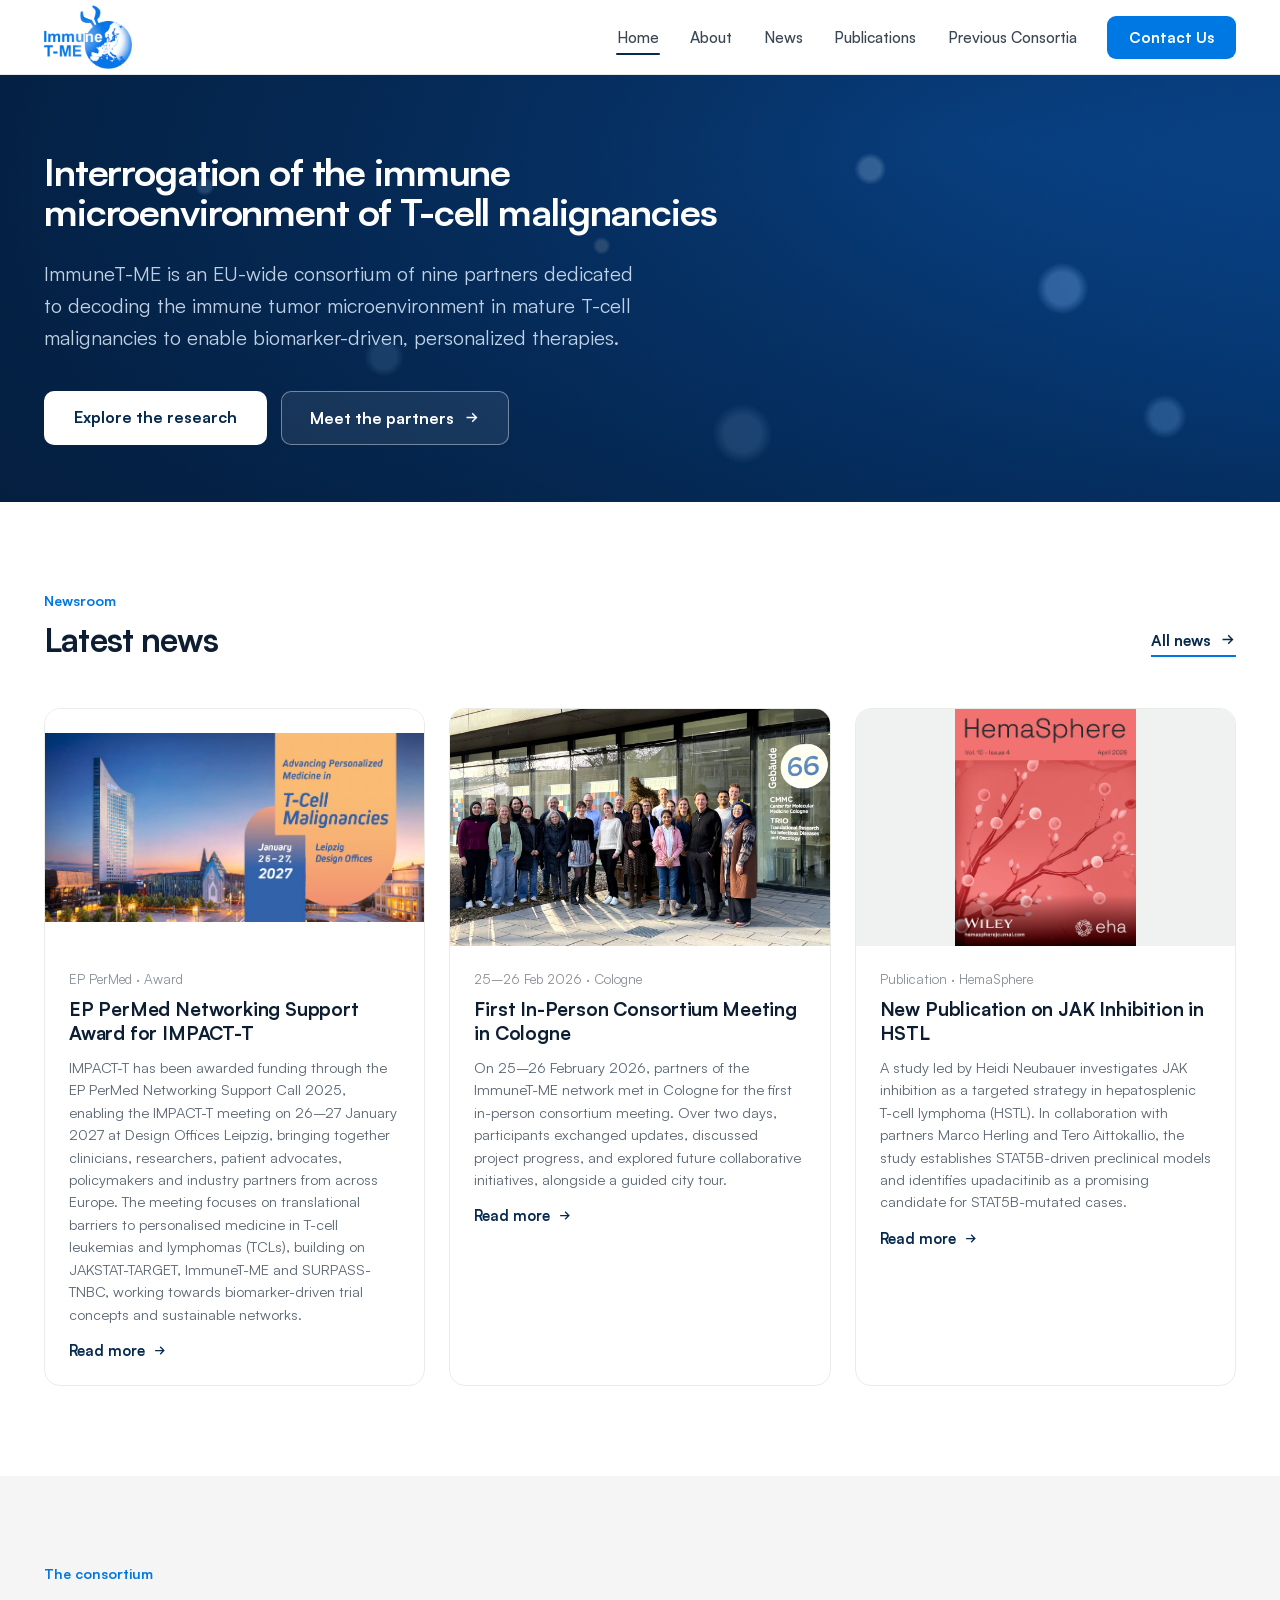
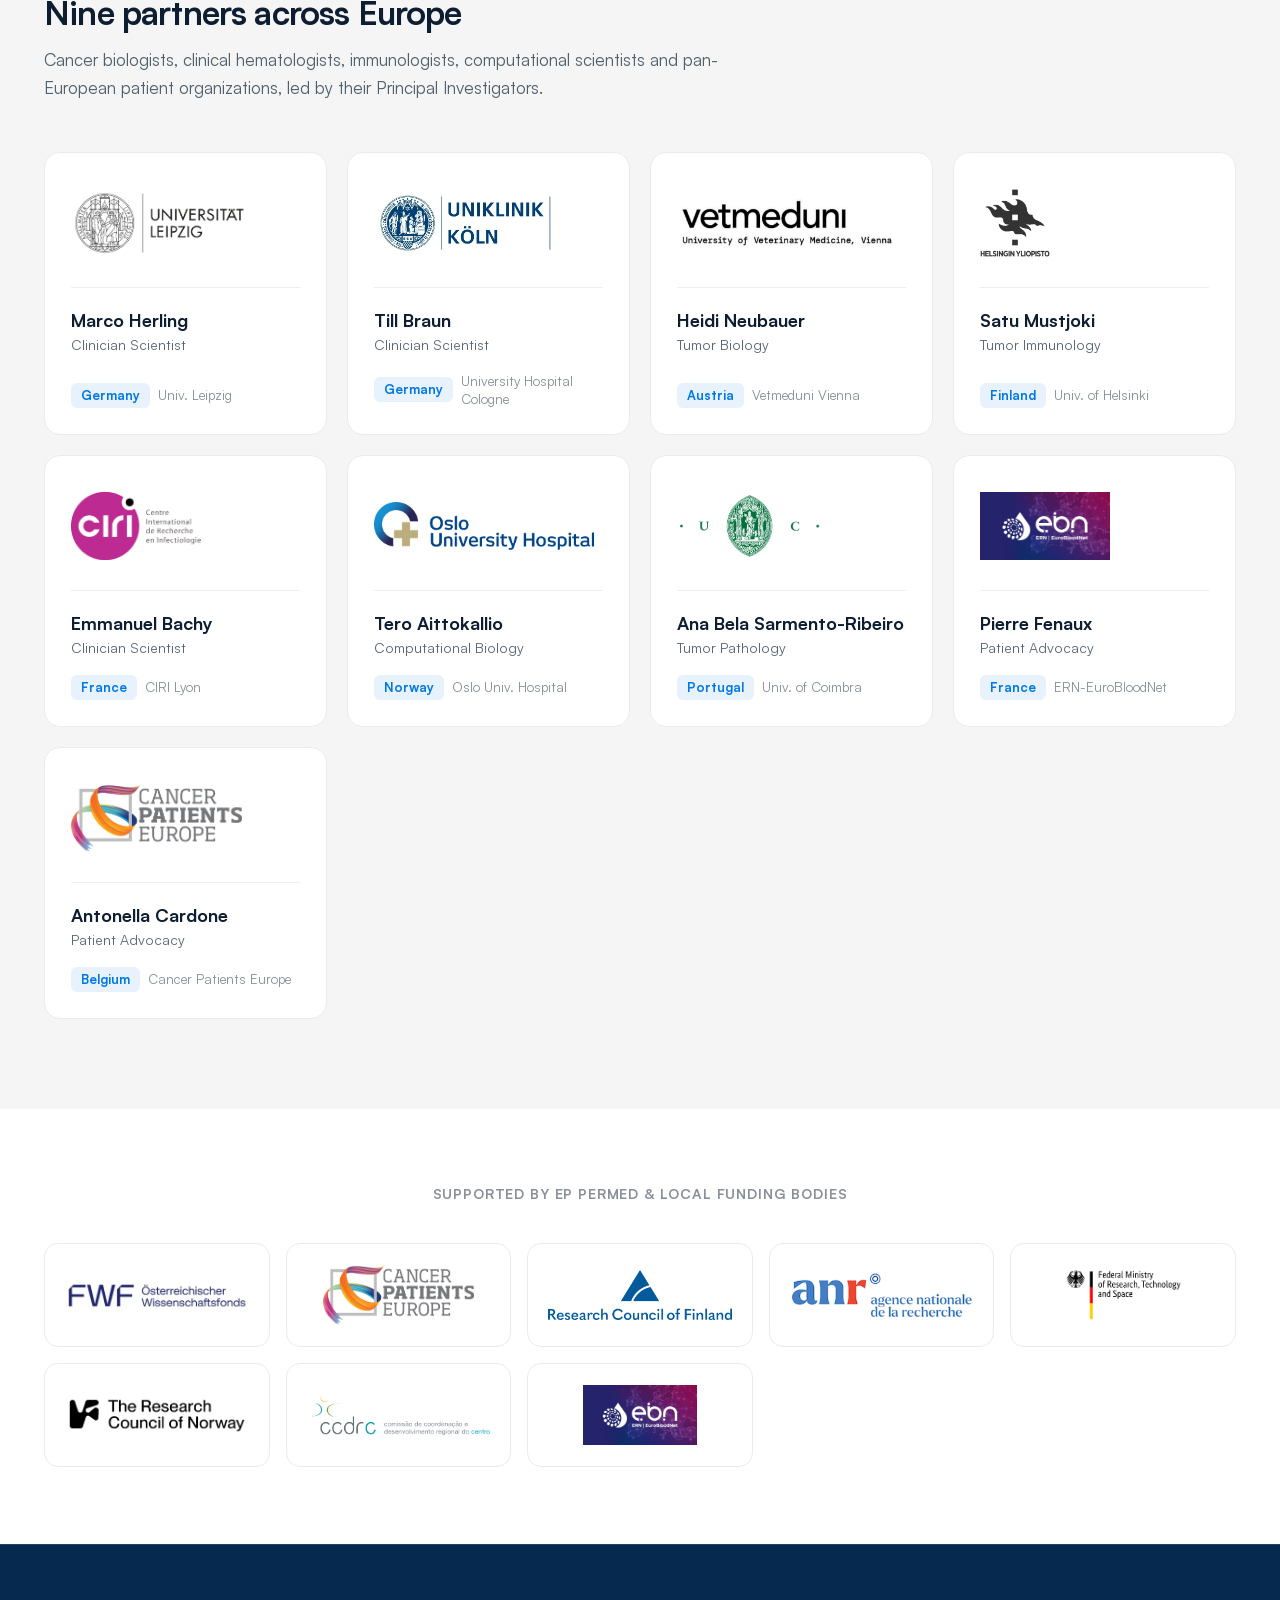
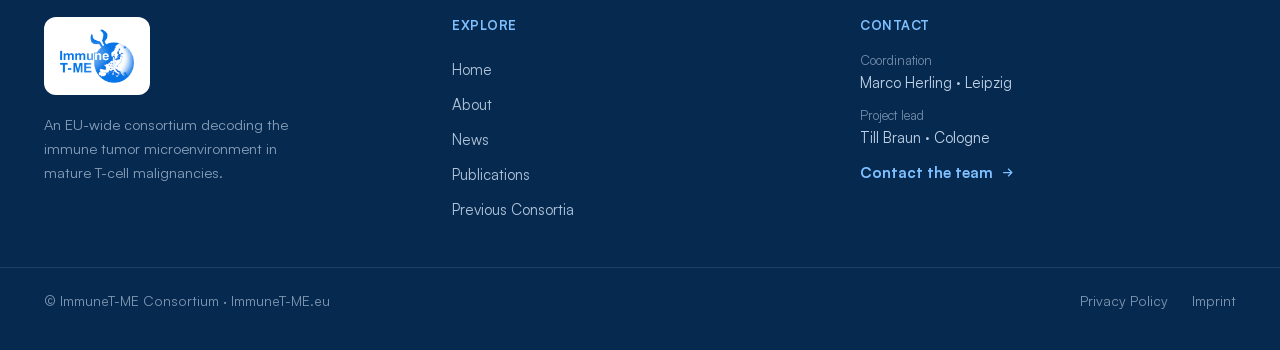
==== index.html @ 0d3bd82d "Self-host Satoshi font instead of loading from Fontshare's CDN Removes the api.fontshare.com depende" ====
<!DOCTYPE html>
<html lang="en">
<head>
  <meta charset="utf-8">
  <meta name="viewport" content="width=device-width, initial-scale=1">
  <title>ImmuneT-ME — Interrogation of the Immune Microenvironment of T-Cell Malignancies</title>
  <meta name="description" content="ImmuneT-ME is an EU-wide consortium of nine partners decoding the immune tumor microenvironment in mature T-cell malignancies to enable biomarker-driven, personalized therapies.">
  <link rel="canonical" href="https://immunet-me.eu/">

  <link rel="icon" href="/favicon.ico" sizes="any">
  <link rel="icon" type="image/png" sizes="16x16" href="/assets/icons/favicon-16x16.png">
  <link rel="icon" type="image/png" sizes="32x32" href="/assets/icons/favicon-32x32.png">
  <link rel="icon" type="image/png" sizes="48x48" href="/assets/icons/favicon-48x48.png">
  <link rel="apple-touch-icon" sizes="180x180" href="/assets/icons/apple-touch-icon.png">
  <link rel="manifest" href="/site.webmanifest">
  <meta name="theme-color" content="#06294F">

  <meta property="og:type" content="website">
  <meta property="og:site_name" content="ImmuneT-ME">
  <meta property="og:title" content="ImmuneT-ME — Interrogation of the Immune Microenvironment of T-Cell Malignancies">
  <meta property="og:description" content="ImmuneT-ME is an EU-wide consortium of nine partners decoding the immune tumor microenvironment in mature T-cell malignancies to enable biomarker-driven, personalized therapies.">
  <meta property="og:url" content="https://immunet-me.eu/">
  <meta property="og:image" content="https://immunet-me.eu/assets/brand/social-share.jpg">
  <meta name="twitter:card" content="summary_large_image">
  <meta name="twitter:title" content="ImmuneT-ME — Interrogation of the Immune Microenvironment of T-Cell Malignancies">
  <meta name="twitter:description" content="ImmuneT-ME is an EU-wide consortium of nine partners decoding the immune tumor microenvironment in mature T-cell malignancies to enable biomarker-driven, personalized therapies.">
  <meta name="twitter:image" content="https://immunet-me.eu/assets/brand/social-share.jpg">
  <link rel="stylesheet" href="assets/fonts/fonts.css">
  <link rel="stylesheet" href="style.css">
  <style>
    .arrowcard:hover .arrowbtn { background: #06294F !important; }
    .arrowcard:hover .arrowbtn svg { stroke: #7FC0FF !important; }
  </style>
</head>
<body>

<!-- ═══ NAV ═══ -->
<header class="nav">
  <div class="nav-inner">
    <a href="index.html" class="nav-logo"><img src="assets/brand/logo.png" alt="ImmuneT-ME"></a>
    <nav class="nav-links">
      <a href="index.html" class="active">Home</a>
      <a href="about.html">About</a>
      <a href="news.html">News</a>
      <a href="publications.html">Publications</a>
      <a href="previous-consortia.html">Previous Consortia</a>
      <a href="contact.html" class="nav-cta">Contact Us</a>
    </nav>
    <button class="nav-burger" id="burger" aria-label="Toggle menu" aria-expanded="false">
      <svg width="20" height="20" viewBox="0 0 24 24" fill="none" stroke="currentColor" stroke-width="2"><path d="M4 7h16M4 12h16M4 17h16"/></svg>
    </button>
  </div>
  <div class="nav-mobile" id="mobile-menu">
    <a href="index.html">Home</a>
    <a href="about.html">About</a>
    <a href="news.html">News</a>
    <a href="publications.html">Publications</a>
    <a href="previous-consortia.html">Previous Consortia</a>
    <a href="contact.html" class="nav-cta">Contact Us</a>
  </div>
</header>

<!-- ═══ HERO ═══ -->
<section style="position:relative; width:100%; overflow:hidden; background:radial-gradient(125% 120% at 76% 16%, #0A4FA0 0%, #063A78 52%, #04244C 100%);">
  <div style="position:absolute; inset:0; animation:drift 11s ease-in-out infinite alternate; background:
      radial-gradient(circle at 16% 26%, rgba(127,192,255,.8) 0 6px, transparent 10px),
      radial-gradient(circle at 30% 66%, rgba(127,192,255,.42) 0 12px, transparent 20px),
      radial-gradient(circle at 68% 22%, rgba(150,200,255,.5) 0 10px, transparent 16px),
      radial-gradient(circle at 83% 50%, rgba(120,180,255,.5) 0 16px, transparent 26px),
      radial-gradient(circle at 91% 80%, rgba(127,192,255,.32) 0 13px, transparent 22px),
      radial-gradient(circle at 58% 84%, rgba(150,200,255,.28) 0 18px, transparent 30px),
      radial-gradient(circle at 47% 40%, rgba(255,255,255,.3) 0 5px, transparent 9px);"></div>
  <div style="position:absolute; inset:0; background:linear-gradient(105deg, rgba(4,28,58,.8) 0%, rgba(4,28,58,.52) 46%, rgba(4,28,58,.12) 100%);"></div>
  <div style="position:relative; max-width:1280px; margin:0 auto; padding:clamp(48px,6vw,84px) clamp(20px,4vw,44px) clamp(40px,4.5vw,60px);">
    <div style="max-width:760px;">
      <h1 style="font-weight:700; font-size:clamp(25px,3vw,38px); line-height:1.05; letter-spacing:-.03em; color:#fff; margin:0; text-wrap:balance;">Interrogation of the immune microenvironment of T-cell malignancies</h1>
      <p style="font-size:clamp(16px,1.7vw,20px); line-height:1.62; color:rgba(224,238,255,.85); margin:26px 0 0; max-width:600px;">ImmuneT-ME is an EU-wide consortium of nine partners dedicated to decoding the immune tumor microenvironment in mature T-cell malignancies to enable biomarker-driven, personalized therapies.</p>
      <div style="display:flex; flex-wrap:wrap; gap:14px; margin-top:36px;">
        <a href="about.html" class="hero-btn-primary">Explore the research</a>
        <a href="#partners" class="hero-btn-ghost">Meet the partners
          <svg width="17" height="17" viewBox="0 0 24 24" fill="none" stroke="currentColor" stroke-width="2"><path d="M5 12h14M13 6l6 6-6 6"/></svg>
        </a>
      </div>
    </div>
  </div>
</section>

<!-- ═══ NEWS ═══ -->
<section style="background:#fff;">
  <div style="max-width:1280px; margin:0 auto; padding:clamp(56px,7vw,96px) clamp(20px,4vw,44px);">
    <div style="display:flex; flex-wrap:wrap; align-items:flex-end; justify-content:space-between; gap:18px;">
      <div>
        <div style="font-size:14px; font-weight:600; color:#0078E4;">Newsroom</div>
        <h2 style="font-weight:700; font-size:clamp(23px,2.6vw,34px); letter-spacing:-.025em; line-height:1.05; margin:12px 0 0;">Latest news</h2>
      </div>
      <a href="news.html" class="all-news-link">All news
        <svg width="17" height="17" viewBox="0 0 24 24" fill="none" stroke="currentColor" stroke-width="2"><path d="M5 12h14M13 6l6 6-6 6"/></svg>
      </a>
    </div>
    <div style="display:grid; grid-template-columns:repeat(auto-fit,minmax(290px,1fr)); gap:24px; margin-top:clamp(36px,4vw,56px);">

      <a href="news.html" class="ncard" style="display:block; text-decoration:none; border-radius:16px; overflow:hidden; border:1px solid #EAECEA; background:#fff;">
        <div style="position:relative; aspect-ratio:16/10; overflow:hidden; background:#fff;">
          <img src="assets/news/impact-t-logo.jpg" alt="IMPACT-T meeting logo" style="width:100%; height:100%; object-fit:contain; display:block;">
        </div>
        <div style="padding:24px;">
          <div style="font-size:13.5px; color:#8A9099;">EP PerMed · Award</div>
          <h3 style="font-weight:700; font-size:19px; line-height:1.25; letter-spacing:-.01em; color:#0E1E32; margin:10px 0 0;">EP PerMed Networking Support Award for IMPACT-T</h3>
          <p style="font-size:14.5px; line-height:1.55; color:#5A6672; margin:10px 0 0;">IMPACT-T has been awarded funding through the EP PerMed Networking Support Call 2025, enabling the IMPACT-T meeting on 26–27 January 2027 at Design Offices Leipzig, bringing together clinicians, researchers, patient advocates, policymakers and industry partners from across Europe. The meeting focuses on translational barriers to personalised medicine in T-cell leukemias and lymphomas (TCLs), building on JAKSTAT-TARGET, ImmuneT-ME and SURPASS-TNBC, working towards biomarker-driven trial concepts and sustainable networks.</p>
          <span style="display:inline-flex; align-items:center; gap:7px; color:#06294F; font-weight:600; font-size:14.5px; margin-top:16px; white-space:nowrap;">Read more <svg width="15" height="15" viewBox="0 0 24 24" fill="none" stroke="currentColor" stroke-width="2"><path d="M5 12h14M13 6l6 6-6 6"/></svg></span>
        </div>
      </a>

      <a href="news.html" class="ncard" style="display:block; text-decoration:none; border-radius:16px; overflow:hidden; border:1px solid #EAECEA; background:#fff;">
        <div style="aspect-ratio:16/10; overflow:hidden;">
          <img class="ncimg" src="assets/news/cologne-meeting.jpg" alt="Consortium meeting in Cologne" style="width:100%; height:100%; object-fit:cover; transition:transform .4s;">
        </div>
        <div style="padding:24px;">
          <div style="font-size:13.5px; color:#8A9099;">25–26 Feb 2026 · Cologne</div>
          <h3 style="font-weight:700; font-size:19px; line-height:1.25; letter-spacing:-.01em; color:#0E1E32; margin:10px 0 0;">First In-Person Consortium Meeting in Cologne</h3>
          <p style="font-size:14.5px; line-height:1.55; color:#5A6672; margin:10px 0 0;">On 25–26 February 2026, partners of the ImmuneT-ME network met in Cologne for the first in-person consortium meeting. Over two days, participants exchanged updates, discussed project progress, and explored future collaborative initiatives, alongside a guided city tour.</p>
          <span style="display:inline-flex; align-items:center; gap:7px; color:#06294F; font-weight:600; font-size:14.5px; margin-top:16px; white-space:nowrap;">Read more <svg width="15" height="15" viewBox="0 0 24 24" fill="none" stroke="currentColor" stroke-width="2"><path d="M5 12h14M13 6l6 6-6 6"/></svg></span>
        </div>
      </a>

      <a href="news.html" class="ncard" style="display:block; text-decoration:none; border-radius:16px; overflow:hidden; border:1px solid #EAECEA; background:#fff;">
        <div style="aspect-ratio:16/10; overflow:hidden; background:#F0F2F1; display:flex; align-items:center; justify-content:center;">
          <img class="ncimg" src="assets/news/hemasphere-cover.jpg" alt="HemaSphere cover" style="height:100%; width:auto; object-fit:cover; transition:transform .4s;">
        </div>
        <div style="padding:24px;">
          <div style="font-size:13.5px; color:#8A9099;">Publication · HemaSphere</div>
          <h3 style="font-weight:700; font-size:19px; line-height:1.25; letter-spacing:-.01em; color:#0E1E32; margin:10px 0 0;">New Publication on JAK Inhibition in HSTL</h3>
          <p style="font-size:14.5px; line-height:1.55; color:#5A6672; margin:10px 0 0;">A study led by Heidi Neubauer investigates JAK inhibition as a targeted strategy in hepatosplenic T-cell lymphoma (HSTL). In collaboration with partners Marco Herling and Tero Aittokallio, the study establishes STAT5B-driven preclinical models and identifies upadacitinib as a promising candidate for STAT5B-mutated cases.</p>
          <span style="display:inline-flex; align-items:center; gap:7px; color:#06294F; font-weight:600; font-size:14.5px; margin-top:16px; white-space:nowrap;">Read more <svg width="15" height="15" viewBox="0 0 24 24" fill="none" stroke="currentColor" stroke-width="2"><path d="M5 12h14M13 6l6 6-6 6"/></svg></span>
        </div>
      </a>

    </div>
  </div>
</section>

<!-- ═══ PARTNERS ═══ -->
<section id="partners" style="background:#F4F5F4; scroll-margin-top:80px;">
  <div style="max-width:1280px; margin:0 auto; padding:clamp(56px,7vw,96px) clamp(20px,4vw,44px);">
    <div style="max-width:680px;">
      <div style="font-size:14px; font-weight:600; color:#0078E4;">The consortium</div>
      <h2 style="font-weight:700; font-size:clamp(23px,2.6vw,34px); letter-spacing:-.025em; line-height:1.05; margin:12px 0 0;">Nine partners across Europe</h2>
      <p style="font-size:clamp(15px,1.5vw,17px); line-height:1.6; color:#52606E; margin:16px 0 0;">Cancer biologists, clinical hematologists, immunologists, computational scientists and pan-European patient organizations, led by their Principal Investigators.</p>
    </div>
    <div style="display:grid; grid-template-columns:repeat(auto-fill,minmax(280px,1fr)); gap:20px; margin-top:clamp(36px,4vw,56px);">

      <!-- 1 -->
      <div class="pcard" style="background:#fff; border:1px solid #EAECEA; border-radius:16px; padding:26px; display:flex; flex-direction:column;">
        <div style="height:88px; display:flex; align-items:center;"><img src="assets/funders/image1.png" alt="Universität Leipzig" style="max-height:68px; max-width:220px; object-fit:contain;"></div>
        <div style="height:1px; background:#EEF0EF; margin:20px 0;"></div>
        <div style="font-weight:700; font-size:18px; color:#0E1E32;">Marco Herling</div>
        <div style="font-size:14px; color:#5A6672; margin-top:4px;">Clinician Scientist</div>
        <div style="margin-top:auto; padding-top:18px; display:flex; align-items:center; gap:8px;">
          <span style="font-size:13px; font-weight:600; color:#0078E4; background:#E8F2FD; padding:4px 10px; border-radius:6px;">Germany</span>
          <span style="font-size:13.5px; color:#8A9099;">Univ. Leipzig</span>
        </div>
      </div>
      <!-- 2 -->
      <div class="pcard" style="background:#fff; border:1px solid #EAECEA; border-radius:16px; padding:26px; display:flex; flex-direction:column;">
        <div style="height:88px; display:flex; align-items:center;"><img src="assets/funders/image8.jpeg" alt="University Hospital Cologne" style="max-height:68px; max-width:220px; object-fit:contain;"></div>
        <div style="height:1px; background:#EEF0EF; margin:20px 0;"></div>
        <div style="font-weight:700; font-size:18px; color:#0E1E32;">Till Braun</div>
        <div style="font-size:14px; color:#5A6672; margin-top:4px;">Clinician Scientist</div>
        <div style="margin-top:auto; padding-top:18px; display:flex; align-items:center; gap:8px;">
          <span style="font-size:13px; font-weight:600; color:#0078E4; background:#E8F2FD; padding:4px 10px; border-radius:6px;">Germany</span>
          <span style="font-size:13.5px; color:#8A9099;">University Hospital Cologne</span>
        </div>
      </div>
      <!-- 3 -->
      <div class="pcard" style="background:#fff; border:1px solid #EAECEA; border-radius:16px; padding:26px; display:flex; flex-direction:column;">
        <div style="height:88px; display:flex; align-items:center;"><img src="assets/funders/image3.jpeg" alt="Vetmeduni Vienna" style="max-height:68px; max-width:220px; object-fit:contain;"></div>
        <div style="height:1px; background:#EEF0EF; margin:20px 0;"></div>
        <div style="font-weight:700; font-size:18px; color:#0E1E32;">Heidi Neubauer</div>
        <div style="font-size:14px; color:#5A6672; margin-top:4px;">Tumor Biology</div>
        <div style="margin-top:auto; padding-top:18px; display:flex; align-items:center; gap:8px;">
          <span style="font-size:13px; font-weight:600; color:#0078E4; background:#E8F2FD; padding:4px 10px; border-radius:6px;">Austria</span>
          <span style="font-size:13.5px; color:#8A9099;">Vetmeduni Vienna</span>
        </div>
      </div>
      <!-- 4 -->
      <div class="pcard" style="background:#fff; border:1px solid #EAECEA; border-radius:16px; padding:26px; display:flex; flex-direction:column;">
        <div style="height:88px; display:flex; align-items:center;"><img src="assets/funders/image5.png" alt="Univ. of Helsinki" style="max-height:68px; max-width:220px; object-fit:contain;"></div>
        <div style="height:1px; background:#EEF0EF; margin:20px 0;"></div>
        <div style="font-weight:700; font-size:18px; color:#0E1E32;">Satu Mustjoki</div>
        <div style="font-size:14px; color:#5A6672; margin-top:4px;">Tumor Immunology</div>
        <div style="margin-top:auto; padding-top:18px; display:flex; align-items:center; gap:8px;">
          <span style="font-size:13px; font-weight:600; color:#0078E4; background:#E8F2FD; padding:4px 10px; border-radius:6px;">Finland</span>
          <span style="font-size:13.5px; color:#8A9099;">Univ. of Helsinki</span>
        </div>
      </div>
      <!-- 5 -->
      <div class="pcard" style="background:#fff; border:1px solid #EAECEA; border-radius:16px; padding:26px; display:flex; flex-direction:column;">
        <div style="height:88px; display:flex; align-items:center;"><img src="assets/funders/ciri-lyon.png" alt="CIRI Lyon" style="max-height:68px; max-width:220px; object-fit:contain;"></div>
        <div style="height:1px; background:#EEF0EF; margin:20px 0;"></div>
        <div style="font-weight:700; font-size:18px; color:#0E1E32;">Emmanuel Bachy</div>
        <div style="font-size:14px; color:#5A6672; margin-top:4px;">Clinician Scientist</div>
        <div style="margin-top:auto; padding-top:18px; display:flex; align-items:center; gap:8px;">
          <span style="font-size:13px; font-weight:600; color:#0078E4; background:#E8F2FD; padding:4px 10px; border-radius:6px;">France</span>
          <span style="font-size:13.5px; color:#8A9099;">CIRI Lyon</span>
        </div>
      </div>
      <!-- 6 -->
      <div class="pcard" style="background:#fff; border:1px solid #EAECEA; border-radius:16px; padding:26px; display:flex; flex-direction:column;">
        <div style="height:88px; display:flex; align-items:center;"><img src="assets/funders/image10.png" alt="Oslo Univ. Hospital" style="max-height:68px; max-width:220px; object-fit:contain;"></div>
        <div style="height:1px; background:#EEF0EF; margin:20px 0;"></div>
        <div style="font-weight:700; font-size:18px; color:#0E1E32;">Tero Aittokallio</div>
        <div style="font-size:14px; color:#5A6672; margin-top:4px;">Computational Biology</div>
        <div style="margin-top:auto; padding-top:18px; display:flex; align-items:center; gap:8px;">
          <span style="font-size:13px; font-weight:600; color:#0078E4; background:#E8F2FD; padding:4px 10px; border-radius:6px;">Norway</span>
          <span style="font-size:13.5px; color:#8A9099;">Oslo Univ. Hospital</span>
        </div>
      </div>
      <!-- 7 -->
      <div class="pcard" style="background:#fff; border:1px solid #EAECEA; border-radius:16px; padding:26px; display:flex; flex-direction:column;">
        <div style="height:88px; display:flex; align-items:center;"><img src="assets/funders/image12.png" alt="Univ. of Coimbra" style="max-height:68px; max-width:220px; object-fit:contain;"></div>
        <div style="height:1px; background:#EEF0EF; margin:20px 0;"></div>
        <div style="font-weight:700; font-size:18px; color:#0E1E32;">Ana Bela Sarmento-Ribeiro</div>
        <div style="font-size:14px; color:#5A6672; margin-top:4px;">Tumor Pathology</div>
        <div style="margin-top:auto; padding-top:18px; display:flex; align-items:center; gap:8px;">
          <span style="font-size:13px; font-weight:600; color:#0078E4; background:#E8F2FD; padding:4px 10px; border-radius:6px;">Portugal</span>
          <span style="font-size:13.5px; color:#8A9099;">Univ. of Coimbra</span>
        </div>
      </div>
      <!-- 8 -->
      <div class="pcard" style="background:#fff; border:1px solid #EAECEA; border-radius:16px; padding:26px; display:flex; flex-direction:column;">
        <div style="height:88px; display:flex; align-items:center;"><img src="assets/funders/image14.jpeg" alt="ERN-EuroBloodNet" style="max-height:68px; max-width:220px; object-fit:contain;"></div>
        <div style="height:1px; background:#EEF0EF; margin:20px 0;"></div>
        <div style="font-weight:700; font-size:18px; color:#0E1E32;">Pierre Fenaux</div>
        <div style="font-size:14px; color:#5A6672; margin-top:4px;">Patient Advocacy</div>
        <div style="margin-top:auto; padding-top:18px; display:flex; align-items:center; gap:8px;">
          <span style="font-size:13px; font-weight:600; color:#0078E4; background:#E8F2FD; padding:4px 10px; border-radius:6px;">France</span>
          <span style="font-size:13.5px; color:#8A9099;">ERN-EuroBloodNet</span>
        </div>
      </div>
      <!-- 9 -->
      <div class="pcard" style="background:#fff; border:1px solid #EAECEA; border-radius:16px; padding:26px; display:flex; flex-direction:column;">
        <div style="height:88px; display:flex; align-items:center;"><img src="assets/funders/image4.png" alt="Cancer Patients Europe" style="max-height:68px; max-width:220px; object-fit:contain;"></div>
        <div style="height:1px; background:#EEF0EF; margin:20px 0;"></div>
        <div style="font-weight:700; font-size:18px; color:#0E1E32;">Antonella Cardone</div>
        <div style="font-size:14px; color:#5A6672; margin-top:4px;">Patient Advocacy</div>
        <div style="margin-top:auto; padding-top:18px; display:flex; align-items:center; gap:8px;">
          <span style="font-size:13px; font-weight:600; color:#0078E4; background:#E8F2FD; padding:4px 10px; border-radius:6px;">Belgium</span>
          <span style="font-size:13.5px; color:#8A9099;">Cancer Patients Europe</span>
        </div>
      </div>

    </div>
  </div>
</section>

<!-- ═══ FUNDERS ═══ -->
<section style="background:#fff;">
  <div style="max-width:1280px; margin:0 auto; padding:clamp(48px,6vw,80px) clamp(20px,4vw,44px);">
    <div style="text-align:center;">
      <div style="font-size:14px; font-weight:600; color:#8A9099; letter-spacing:.06em; text-transform:uppercase;">Supported by EP PerMed &amp; local funding bodies</div>
    </div>
    <div style="display:grid; grid-template-columns:repeat(auto-fill,minmax(210px,1fr)); gap:16px; margin-top:40px;">
      <div class="funder-tile"><img src="assets/funders/image2.jpeg" alt="Austrian Science Fund (FWF)" title="Austrian Science Fund (FWF)" style="max-height:60px; max-width:100%; object-fit:contain;"></div>
      <div class="funder-tile"><img src="assets/funders/image4.png" alt="Cancer Patients Europe" title="Cancer Patients Europe" style="max-height:60px; max-width:100%; object-fit:contain;"></div>
      <div class="funder-tile"><img src="assets/funders/image6.png" alt="Research Council of Finland" title="Research Council of Finland" style="max-height:60px; max-width:100%; object-fit:contain;"></div>
      <div class="funder-tile"><img src="assets/funders/image7.png" alt="Agence Nationale de la Recherche" title="Agence Nationale de la Recherche" style="max-height:60px; max-width:100%; object-fit:contain;"></div>
      <div class="funder-tile"><img src="assets/funders/image9.png" alt="Federal Ministry of Research, Technology and Space" title="Federal Ministry of Research, Technology and Space" style="max-height:60px; max-width:100%; object-fit:contain;"></div>
      <div class="funder-tile"><img src="assets/funders/image11.png" alt="The Research Council of Norway" title="The Research Council of Norway" style="max-height:60px; max-width:100%; object-fit:contain;"></div>
      <div class="funder-tile"><img src="assets/funders/image13.png" alt="CCDR Centro (Portugal)" title="CCDR Centro (Portugal)" style="max-height:60px; max-width:100%; object-fit:contain;"></div>
      <div class="funder-tile"><img src="assets/funders/image14.jpeg" alt="ERN EuroBloodNet" title="ERN EuroBloodNet" style="max-height:60px; max-width:100%; object-fit:contain;"></div>
    </div>
  </div>
</section>

<!-- ═══ FOOTER ═══ -->
<footer class="footer">
  <div style="max-width:1280px; margin:0 auto; height:1px; background:rgba(255,255,255,.12);"></div>
  <div class="footer-inner">
    <div style="min-width:240px;">
      <div style="display:inline-flex; align-items:center; background:#fff; border-radius:12px; padding:12px 16px;">
        <img src="assets/brand/logo.png" alt="ImmuneT-ME" style="height:54px; width:auto; display:block;">
      </div>
      <p style="font-size:14.5px; line-height:1.65; color:rgba(224,238,255,.6); margin:18px 0 0; max-width:280px;">An EU-wide consortium decoding the immune tumor microenvironment in mature T-cell malignancies.</p>
    </div>
    <div>
      <div style="font-size:13px; letter-spacing:.04em; text-transform:uppercase; color:#7FC0FF; font-weight:600; margin-bottom:18px;">Explore</div>
      <a href="index.html" class="footer-nav-link">Home</a>
      <a href="about.html" class="footer-nav-link">About</a>
      <a href="news.html" class="footer-nav-link">News</a>
      <a href="publications.html" class="footer-nav-link">Publications</a>
      <a href="previous-consortia.html" class="footer-nav-link">Previous Consortia</a>
    </div>
    <div>
      <div style="font-size:13px; letter-spacing:.04em; text-transform:uppercase; color:#7FC0FF; font-weight:600; margin-bottom:18px;">Contact</div>
      <div style="font-size:13px; color:rgba(224,238,255,.5);">Coordination</div>
      <div style="font-size:15px; color:rgba(224,238,255,.85); margin-top:3px;">Marco Herling · Leipzig</div>
      <div style="font-size:13px; color:rgba(224,238,255,.5); margin-top:14px;">Project lead</div>
      <div style="font-size:15px; color:rgba(224,238,255,.85); margin-top:3px;">Till Braun · Cologne</div>
      <a href="contact.html" class="footer-contact-link">Contact the team <svg width="15" height="15" viewBox="0 0 24 24" fill="none" stroke="currentColor" stroke-width="2"><path d="M5 12h14M13 6l6 6-6 6"/></svg></a>
    </div>
  </div>
  <div style="max-width:1280px; margin:0 auto; height:1px; background:rgba(255,255,255,.1);"></div>
  <div style="max-width:1280px; margin:0 auto; padding:24px clamp(20px,4vw,44px) 40px; display:flex; flex-wrap:wrap; align-items:center; justify-content:space-between; gap:14px;">
    <div style="font-size:14px; color:rgba(224,238,255,.55);">© ImmuneT-ME Consortium · ImmuneT-ME.eu</div>
    <div style="display:flex; gap:24px; align-items:center;">
      <a href="datenschutz.html" class="footer-meta-link">Privacy Policy</a>
      <a href="impressum.html" class="footer-meta-link">Imprint</a>
    </div>
  </div>
</footer>

<script>
  const burger = document.getElementById('burger');
  const menu = document.getElementById('mobile-menu');
  burger.addEventListener('click', () => {
    const open = menu.classList.toggle('open');
    burger.setAttribute('aria-expanded', open);
  });
</script>
</body>
</html>
---- assets/fonts/fonts.css ----
/* Satoshi — self-hosted (previously loaded from api.fontshare.com) */
@font-face {
  font-family: 'Satoshi';
  src: url('satoshi-400.woff2') format('woff2');
  font-weight: 400;
  font-display: swap;
  font-style: normal;
}
@font-face {
  font-family: 'Satoshi';
  src: url('satoshi-500.woff2') format('woff2');
  font-weight: 500;
  font-display: swap;
  font-style: normal;
}
@font-face {
  font-family: 'Satoshi';
  src: url('satoshi-700.woff2') format('woff2');
  font-weight: 700;
  font-display: swap;
  font-style: normal;
}
@font-face {
  font-family: 'Satoshi';
  src: url('satoshi-900.woff2') format('woff2');
  font-weight: 900;
  font-display: swap;
  font-style: normal;
}
---- style.css ----
/* ── Reset ── */
*, *::before, *::after { box-sizing: border-box; }
html { scroll-behavior: smooth; }
body { margin: 0; font-family: 'Satoshi', -apple-system, 'Segoe UI', sans-serif; background: #fff; color: #0E1E32; -webkit-font-smoothing: antialiased; overflow-x: hidden; }

/* ── Nav ── */
.nav { position: sticky; top: 0; z-index: 60; background: rgba(255,255,255,.9); backdrop-filter: blur(12px); -webkit-backdrop-filter: blur(12px); border-bottom: 1px solid #E7EAE8; }
.nav-inner { max-width: 1280px; margin: 0 auto; padding: 0 clamp(18px,4vw,44px); height: 74px; display: flex; align-items: center; justify-content: space-between; gap: 20px; }
.nav-logo { display: flex; align-items: center; text-decoration: none; flex-shrink: 0; }
.nav-logo img { height: 64px; width: auto; display: block; }
.nav-links { display: flex; align-items: center; gap: clamp(16px,2.3vw,32px); }
.nav-links a { position: relative; text-decoration: none; font-weight: 500; font-size: 15.5px; color: #3A4654; padding: 6px 1px; transition: color .18s; }
.nav-links a:hover { color: #06294F; }
.nav-links a.active::after { content: ''; position: absolute; left: 0; right: 0; bottom: -1px; height: 2px; background: #06294F; border-radius: 2px; }
.nav-cta { background: #0078E4 !important; color: #fff !important; font-weight: 700 !important; font-size: 15px !important; padding: 11px 22px !important; border-radius: 9px; text-decoration: none; white-space: nowrap; transition: background .18s, transform .18s !important; }
.nav-cta:hover { background: #0063C0 !important; transform: translateY(-1px) !important; }
.nav-cta::after { display: none !important; }
.nav-burger { display: none; align-items: center; justify-content: center; width: 42px; height: 42px; border: 1px solid #E7EAE8; border-radius: 10px; background: #fff; cursor: pointer; color: #0E1E32; }
.nav-mobile { display: none; border-top: 1px solid #E7EAE8; background: #fff; padding: 8px clamp(18px,4vw,44px) 20px; }
.nav-mobile.open { display: block; }
.nav-mobile a { display: block; padding: 13px 0; text-decoration: none; font-weight: 600; font-size: 17px; color: #0E1E32; border-bottom: 1px solid #F0F2F1; }
.nav-mobile a:hover { color: #0078E4; }
.nav-mobile .nav-cta { display: inline-block; margin-top: 16px; padding: 12px 24px !important; }
@media (max-width: 880px) { .nav-links { display: none; } .nav-burger { display: inline-flex; } }

/* ── Footer ── */
.footer { font-family: 'Satoshi', -apple-system, 'Segoe UI', sans-serif; background: #06294F; color: #fff; }
.footer-inner { max-width: 1280px; margin: 0 auto; padding: clamp(48px,6vw,72px) clamp(20px,4vw,44px) 40px; display: grid; grid-template-columns: repeat(auto-fit, minmax(230px,1fr)); gap: 44px 32px; }
.footer-nav-link { display: block; text-decoration: none; color: rgba(224,238,255,.78); font-size: 15px; padding: 7px 0; transition: color .18s; }
.footer-nav-link:hover { color: #fff; }
.footer-contact-link { display: inline-flex; align-items: center; gap: 7px; margin-top: 14px; color: #7FC0FF; font-size: 15px; text-decoration: none; font-weight: 600; white-space: nowrap; transition: color .18s; }
.footer-contact-link:hover { color: #fff; }
.footer-meta-link { font-size: 14px; color: rgba(224,238,255,.55); text-decoration: none; transition: color .18s; }
.footer-meta-link:hover { color: #fff; }

/* ── Cards ── */
.ncard { transition: transform .2s, box-shadow .2s; }
.ncard:hover { transform: translateY(-3px); box-shadow: 0 26px 50px -28px rgba(12,42,36,.45); }
.ncard:hover .ncimg { transform: scale(1.05); }
.pcard { transition: transform .2s, box-shadow .2s; }
.pcard:hover { transform: translateY(-3px); box-shadow: 0 22px 44px -26px rgba(12,42,36,.4); }

/* ── Hero CTA buttons ── */
.hero-btn-primary { background: #fff; color: #06294F; font-family: inherit; font-weight: 700; font-size: 16px; padding: 15px 30px; border-radius: 10px; text-decoration: none; white-space: nowrap; transition: transform .18s, box-shadow .18s; display: inline-block; }
.hero-btn-primary:hover { transform: translateY(-2px); box-shadow: 0 14px 30px -12px rgba(0,0,0,.4); }
.hero-btn-ghost { display: inline-flex; align-items: center; gap: 9px; background: rgba(255,255,255,.08); border: 1.5px solid rgba(255,255,255,.4); color: #fff; font-family: inherit; font-weight: 600; font-size: 16px; padding: 15px 28px; border-radius: 10px; text-decoration: none; white-space: nowrap; transition: background .18s; }
.hero-btn-ghost:hover { background: rgba(255,255,255,.16); }

/* ── All news link ── */
.all-news-link { display: inline-flex; align-items: center; gap: 8px; color: #06294F; font-weight: 600; font-size: 15.5px; text-decoration: none; border-bottom: 2px solid #0078E4; padding-bottom: 4px; white-space: nowrap; transition: gap .18s; }
.all-news-link:hover { gap: 12px; }

/* ── Publications ── */
.pubrow { display: grid; grid-template-columns: 64px 1fr auto; gap: clamp(14px,2vw,28px); align-items: start; padding: 24px 16px; border-radius: 14px; border-bottom: 1px solid #EFF1F0; transition: background .18s; }
.pubrow:hover { background: #F7F8F7; }
.publink { display: inline-flex; align-items: center; gap: 6px; background: #F0F4F3; color: #06294F; font-weight: 600; font-size: 13px; padding: 9px 14px; border-radius: 8px; text-decoration: none; white-space: nowrap; transition: background .18s, color .18s; }
.pubrow:hover .publink { background: #06294F; color: #fff; }
.pubrow:hover .publink svg { stroke: #7FC0FF; }

/* ── Funder tiles ── */
.funder-tile { display: flex; align-items: center; justify-content: center; height: 104px; padding: 20px; background: #fff; border: 1px solid #EAECEA; border-radius: 14px; transition: box-shadow .2s, transform .2s; }
.funder-tile:hover { box-shadow: 0 16px 34px -22px rgba(6,41,79,.4); transform: translateY(-2px); }

/* ── Contact form ── */
.fld { width: 100%; border: 1px solid #DDE3E1; border-radius: 10px; background: #fff; font-family: inherit; font-size: 15px; color: #0E1E32; padding: 13px 15px; outline: none; transition: border-color .15s, box-shadow .15s; }
.fld:focus { border-color: #06294F; box-shadow: 0 0 0 3px rgba(127,192,255,.5); }
.fld::placeholder { color: #9AA0A8; }
.btn-submit { background: #0078E4; color: #fff; border: none; font-family: inherit; font-weight: 700; font-size: 16px; padding: 15px; border-radius: 10px; cursor: pointer; transition: background .18s; width: 100%; }
.btn-submit:hover { background: #0063C0; }
.btn-reset { background: #06294F; color: #fff; border: none; font-family: inherit; font-weight: 700; font-size: 15px; padding: 13px 24px; border-radius: 10px; cursor: pointer; margin-top: 24px; transition: background .18s; }
.btn-reset:hover { background: #0A3A6E; }
.contact-email { font-size: 14.5px; color: #06294F; font-weight: 600; text-decoration: none; border-bottom: 1px solid #0078E4; transition: color .18s; }
.contact-email:hover { color: #0A3A6E; }

/* ── News card buttons ── */
.news-btn { display: inline-flex; align-items: center; gap: 7px; background: #06294F; color: #fff; font-weight: 600; font-size: 13.5px; padding: 9px 15px; border-radius: 8px; text-decoration: none; white-space: nowrap; transition: background .18s; }
.news-btn:hover { background: #0A3A6E; }

/* ── Accordion ── */
.accord-btn { width: 100%; display: flex; align-items: center; gap: clamp(16px,2.5vw,28px); padding: clamp(20px,2.5vw,30px); background: #fff; border: none; cursor: pointer; text-align: left; font-family: inherit; }
.accord-chev { flex-shrink: 0; width: 42px; height: 42px; border-radius: 50%; background: #F0F4F3; display: flex; align-items: center; justify-content: center; transition: transform .25s; }
.accord-body { display: none; padding: 0 clamp(20px,2.5vw,30px) clamp(26px,3vw,38px); }
.accord-body.open { display: block; }

@keyframes drift { from { transform: translate(0,0); } to { transform: translate(-16px,10px); } }
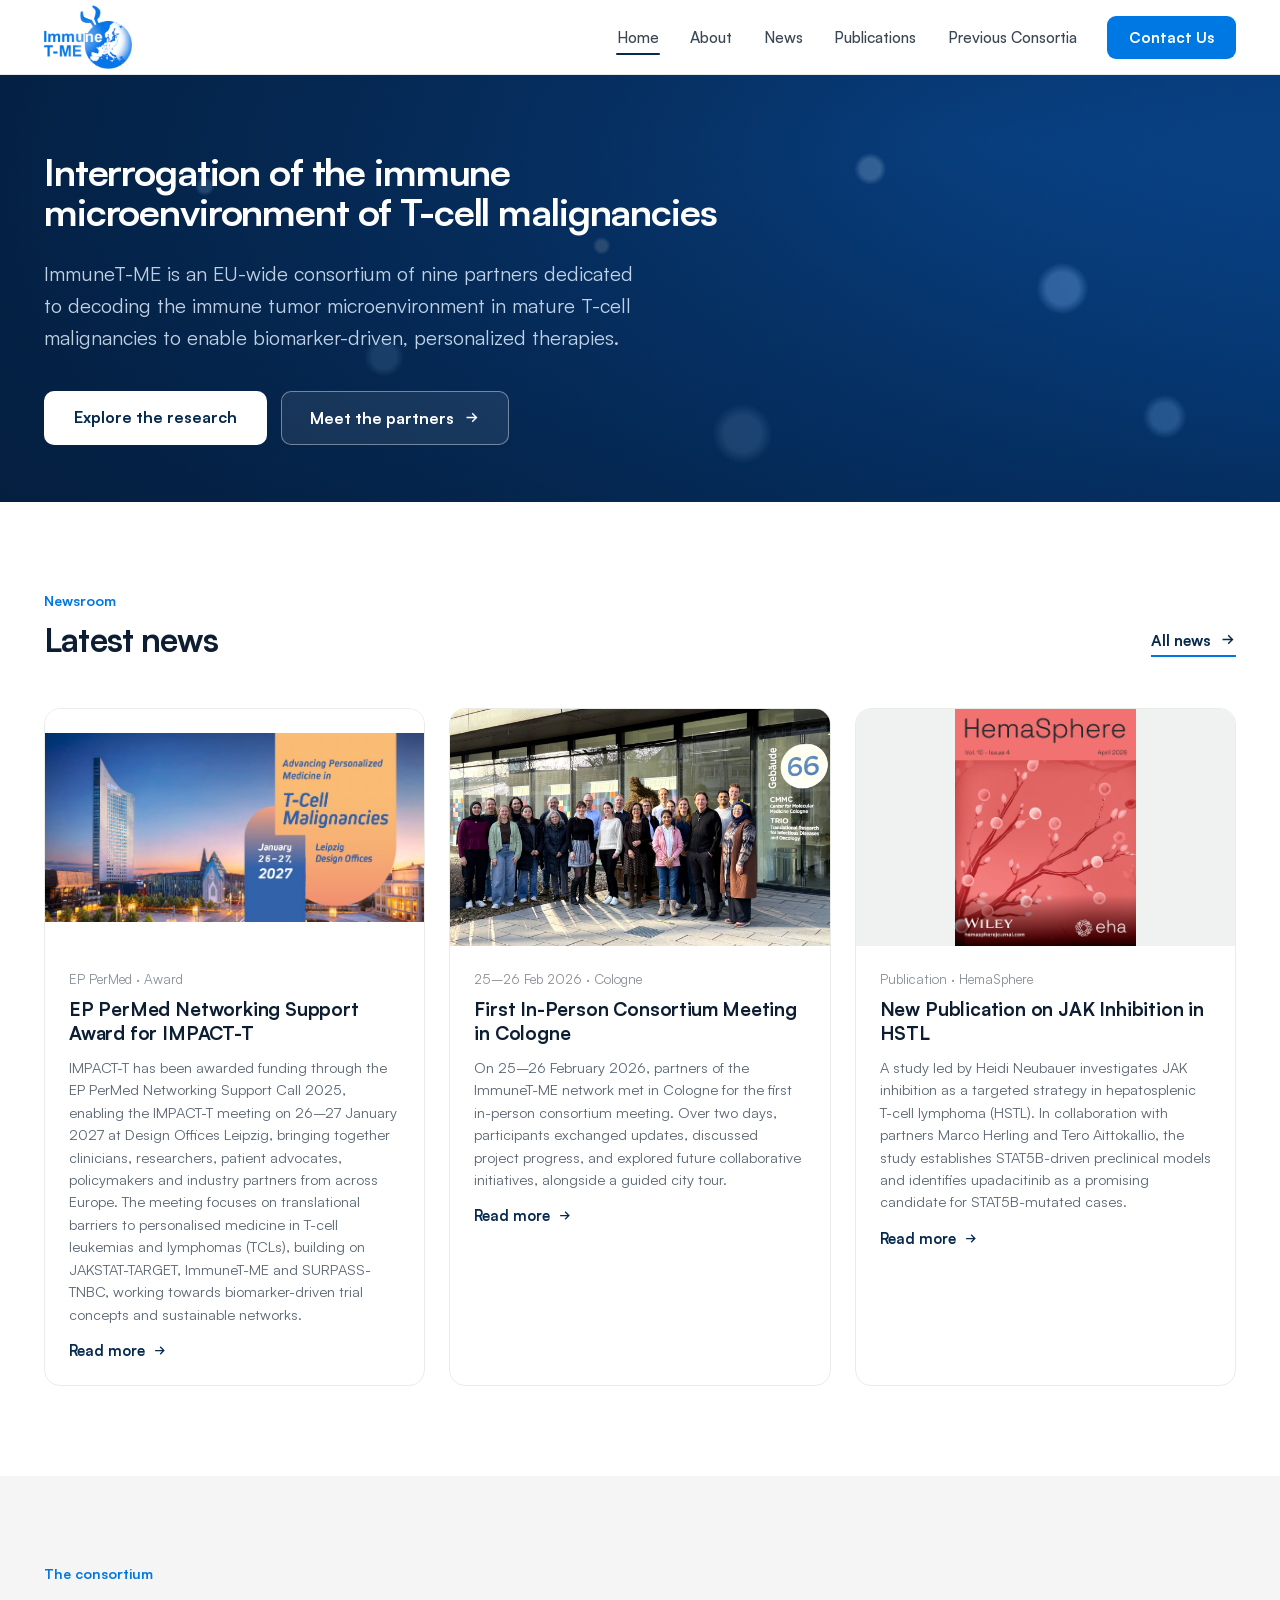
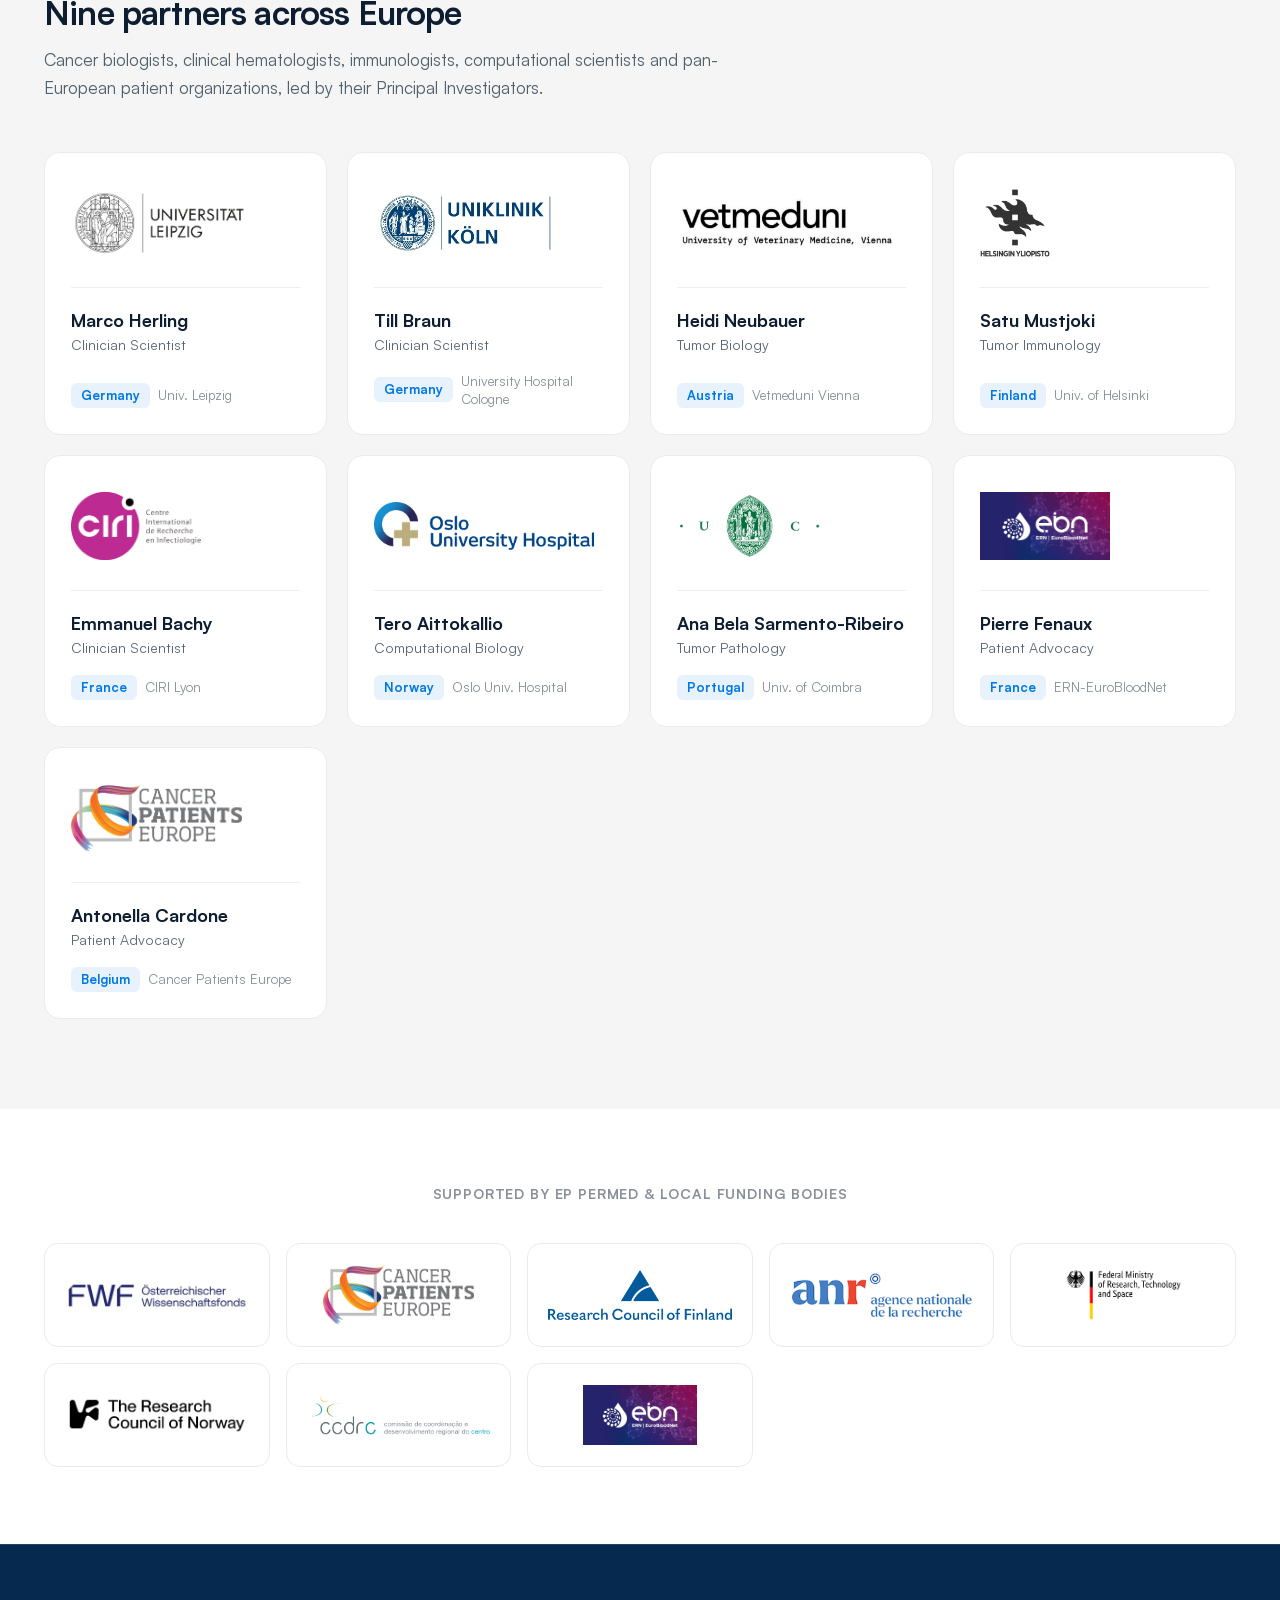
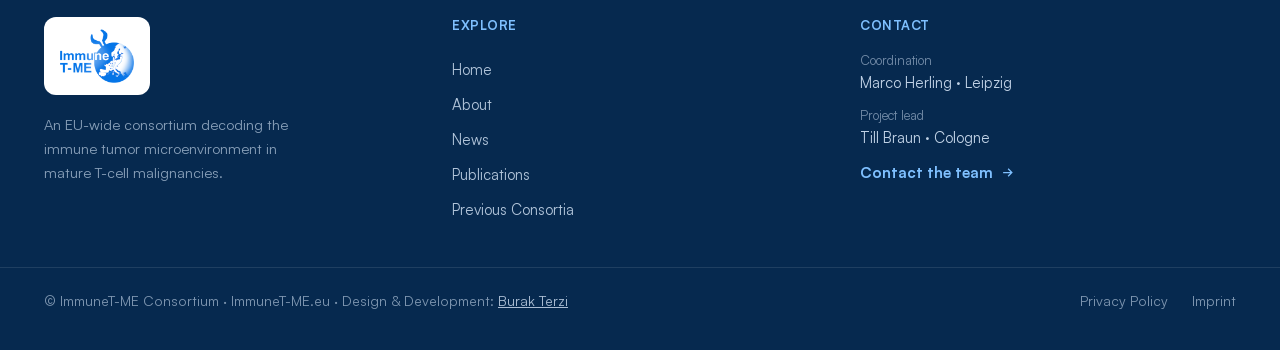
==== commit 6d60e8f0: "Add designer/developer credit linking to burakterzi.de Small footer line on every page plus a "Techn" ====
--- a/index.html
+++ b/index.html
@@ -301,7 +301,7 @@
   </div>
   <div style="max-width:1280px; margin:0 auto; height:1px; background:rgba(255,255,255,.1);"></div>
   <div style="max-width:1280px; margin:0 auto; padding:24px clamp(20px,4vw,44px) 40px; display:flex; flex-wrap:wrap; align-items:center; justify-content:space-between; gap:14px;">
-    <div style="font-size:14px; color:rgba(224,238,255,.55);">© ImmuneT-ME Consortium · ImmuneT-ME.eu</div>
+    <div style="font-size:14px; color:rgba(224,238,255,.55);">© ImmuneT-ME Consortium · ImmuneT-ME.eu · Design &amp; Development: <a href="https://burakterzi.de" target="_blank" rel="noopener" style="color:rgba(224,238,255,.75); text-decoration:underline;">Burak Terzi</a></div>
     <div style="display:flex; gap:24px; align-items:center;">
       <a href="datenschutz.html" class="footer-meta-link">Privacy Policy</a>
       <a href="impressum.html" class="footer-meta-link">Imprint</a>
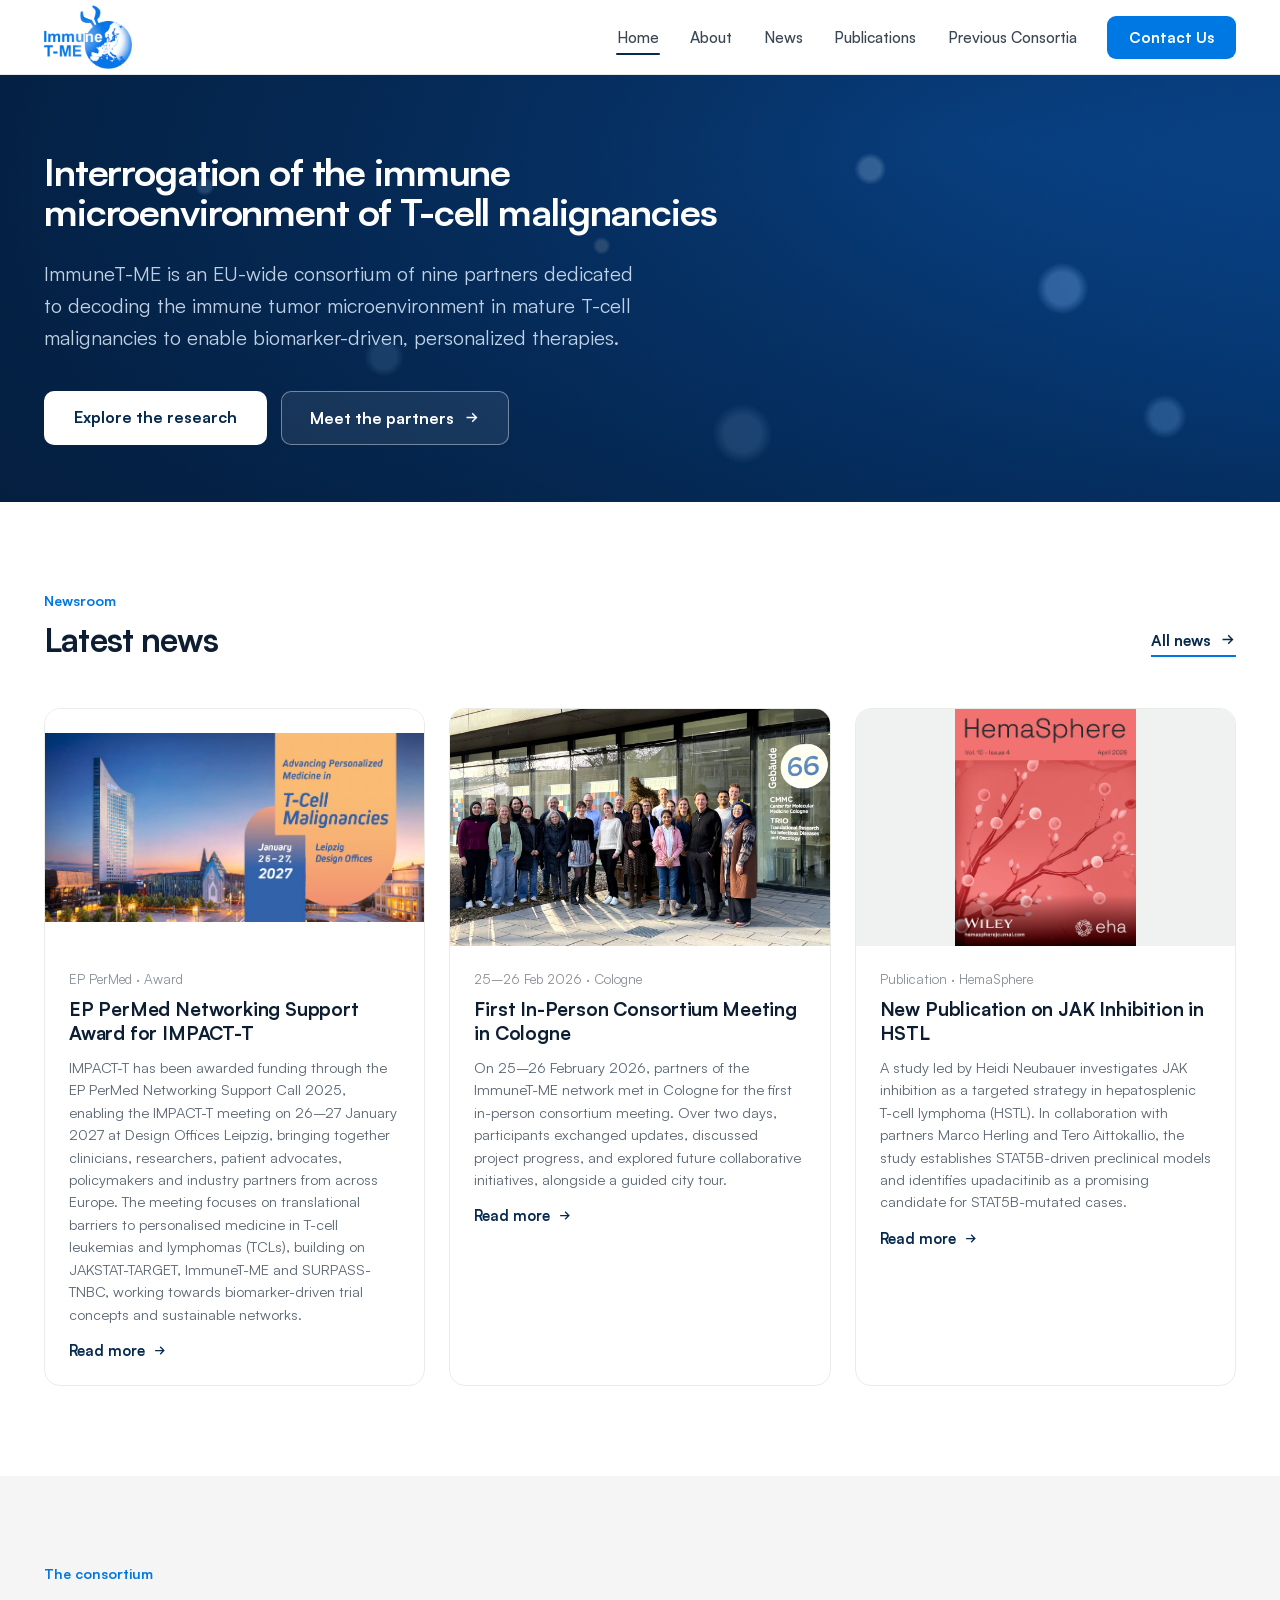
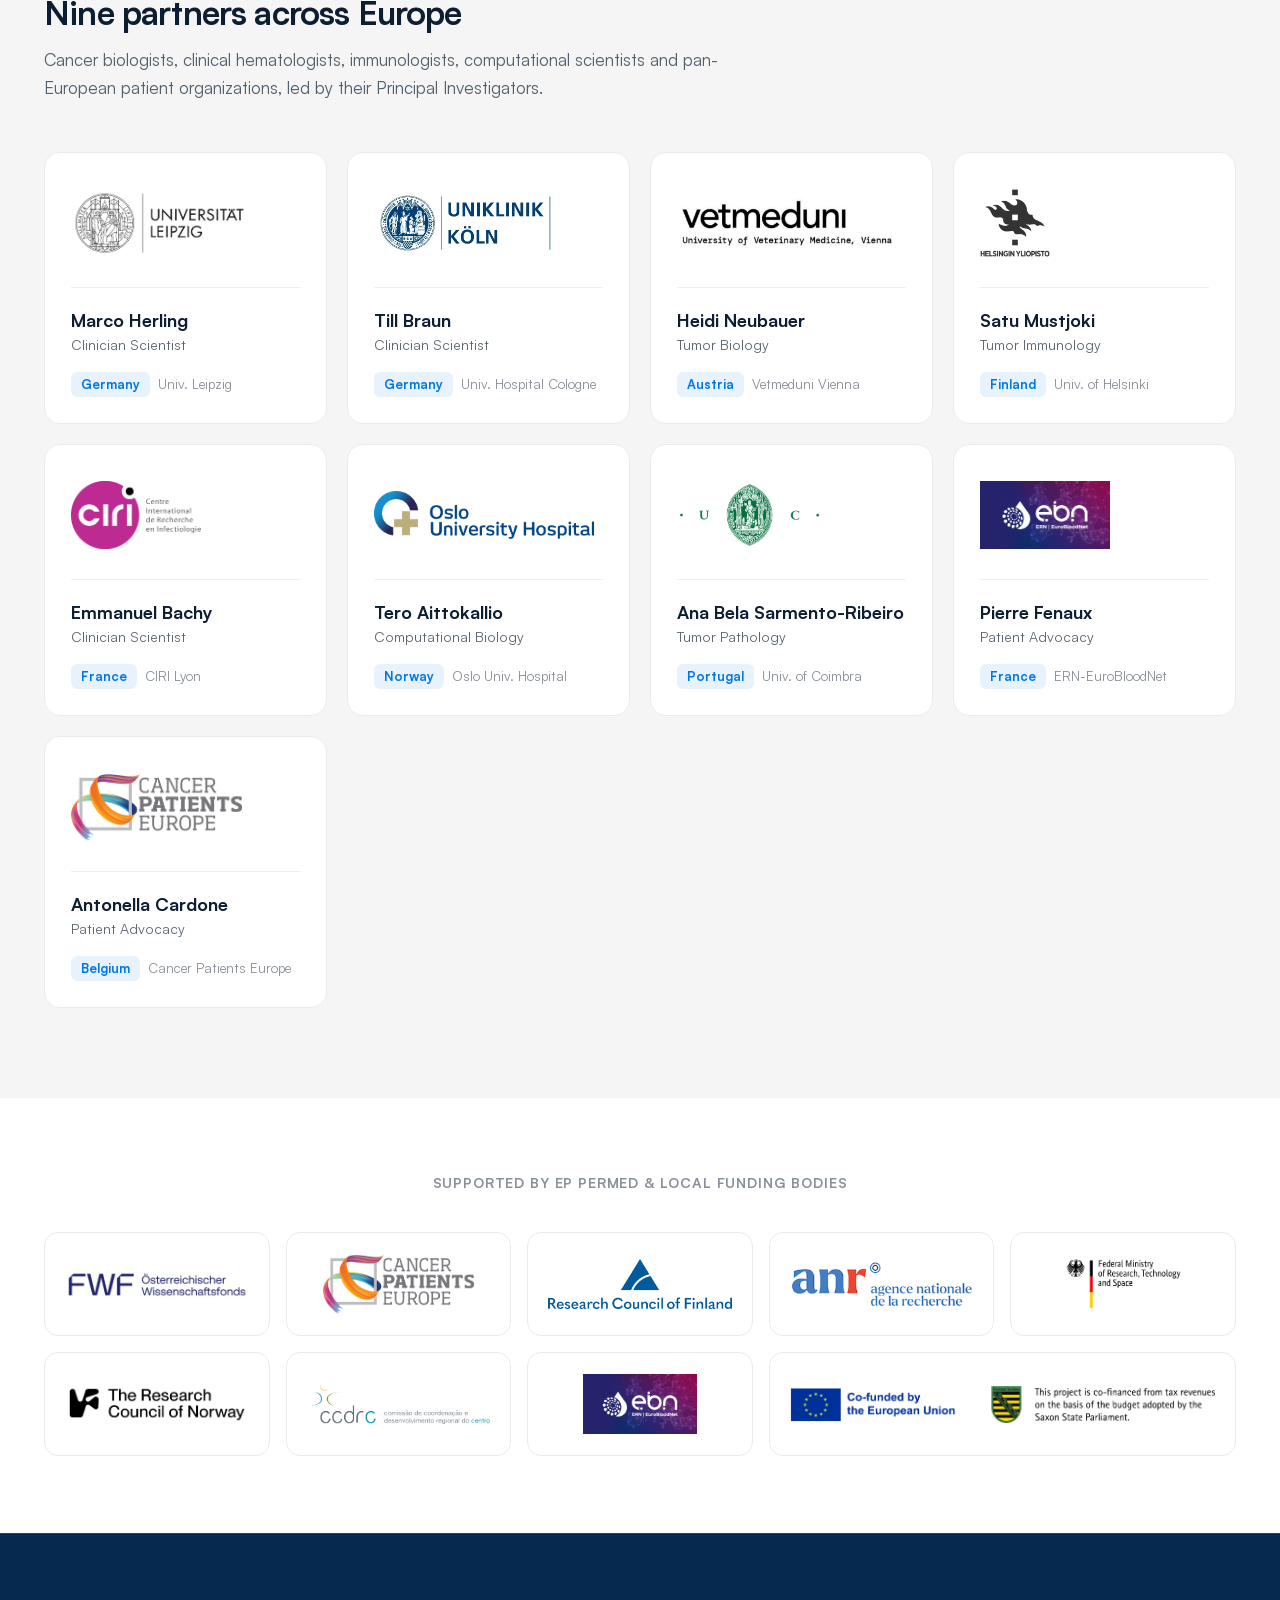
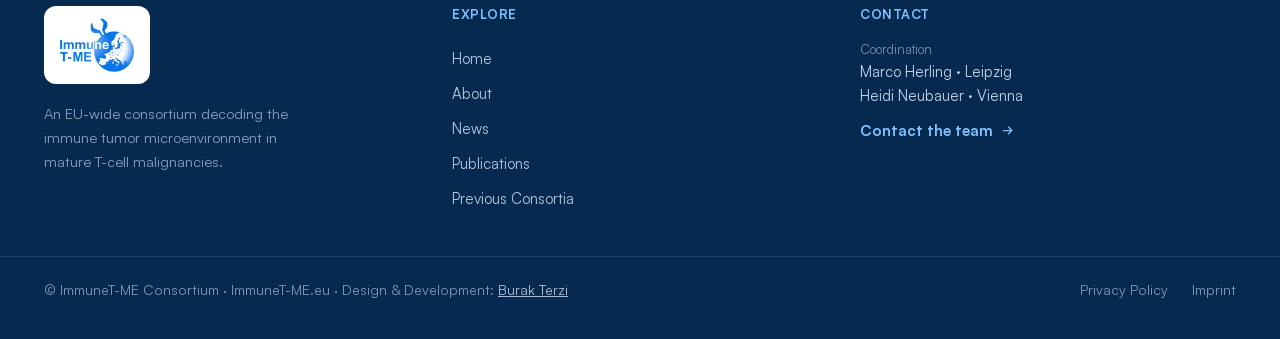
==== commit 433877d2: "Add Heidi Neubauer as co-coordinator, Sept consortium meeting, Blood/VOICE PM news, 2 publications -" ====
--- a/index.html
+++ b/index.html
@@ -1,6 +1,7 @@
 <!DOCTYPE html>
 <html lang="en">
 <head>
+  <script type="text/javascript" charset="UTF-8" src="//cdn.cookie-script.com/s/d2fe06803db97046d8be013764a89680.js"></script>
   <meta charset="utf-8">
   <meta name="viewport" content="width=device-width, initial-scale=1">
   <title>ImmuneT-ME — Interrogation of the Immune Microenvironment of T-Cell Malignancies</title>
@@ -37,26 +38,26 @@
 <!-- ═══ NAV ═══ -->
 <header class="nav">
   <div class="nav-inner">
-    <a href="index.html" class="nav-logo"><img src="assets/brand/logo.png" alt="ImmuneT-ME"></a>
+    <a href="/" class="nav-logo"><img src="assets/brand/logo.png" alt="ImmuneT-ME"></a>
     <nav class="nav-links">
-      <a href="index.html" class="active">Home</a>
-      <a href="about.html">About</a>
-      <a href="news.html">News</a>
-      <a href="publications.html">Publications</a>
-      <a href="previous-consortia.html">Previous Consortia</a>
-      <a href="contact.html" class="nav-cta">Contact Us</a>
+      <a href="/" class="active">Home</a>
+      <a href="about">About</a>
+      <a href="news">News</a>
+      <a href="publications">Publications</a>
+      <a href="previous-consortia">Previous Consortia</a>
+      <a href="contact" class="nav-cta">Contact Us</a>
     </nav>
     <button class="nav-burger" id="burger" aria-label="Toggle menu" aria-expanded="false">
       <svg width="20" height="20" viewBox="0 0 24 24" fill="none" stroke="currentColor" stroke-width="2"><path d="M4 7h16M4 12h16M4 17h16"/></svg>
     </button>
   </div>
   <div class="nav-mobile" id="mobile-menu">
-    <a href="index.html">Home</a>
-    <a href="about.html">About</a>
-    <a href="news.html">News</a>
-    <a href="publications.html">Publications</a>
-    <a href="previous-consortia.html">Previous Consortia</a>
-    <a href="contact.html" class="nav-cta">Contact Us</a>
+    <a href="/">Home</a>
+    <a href="about">About</a>
+    <a href="news">News</a>
+    <a href="publications">Publications</a>
+    <a href="previous-consortia">Previous Consortia</a>
+    <a href="contact" class="nav-cta">Contact Us</a>
   </div>
 </header>
 
@@ -76,7 +77,7 @@
       <h1 style="font-weight:700; font-size:clamp(25px,3vw,38px); line-height:1.05; letter-spacing:-.03em; color:#fff; margin:0; text-wrap:balance;">Interrogation of the immune microenvironment of T-cell malignancies</h1>
       <p style="font-size:clamp(16px,1.7vw,20px); line-height:1.62; color:rgba(224,238,255,.85); margin:26px 0 0; max-width:600px;">ImmuneT-ME is an EU-wide consortium of nine partners dedicated to decoding the immune tumor microenvironment in mature T-cell malignancies to enable biomarker-driven, personalized therapies.</p>
       <div style="display:flex; flex-wrap:wrap; gap:14px; margin-top:36px;">
-        <a href="about.html" class="hero-btn-primary">Explore the research</a>
+        <a href="about" class="hero-btn-primary">Explore the research</a>
         <a href="#partners" class="hero-btn-ghost">Meet the partners
           <svg width="17" height="17" viewBox="0 0 24 24" fill="none" stroke="currentColor" stroke-width="2"><path d="M5 12h14M13 6l6 6-6 6"/></svg>
         </a>
@@ -93,13 +94,13 @@
         <div style="font-size:14px; font-weight:600; color:#0078E4;">Newsroom</div>
         <h2 style="font-weight:700; font-size:clamp(23px,2.6vw,34px); letter-spacing:-.025em; line-height:1.05; margin:12px 0 0;">Latest news</h2>
       </div>
-      <a href="news.html" class="all-news-link">All news
+      <a href="news" class="all-news-link">All news
         <svg width="17" height="17" viewBox="0 0 24 24" fill="none" stroke="currentColor" stroke-width="2"><path d="M5 12h14M13 6l6 6-6 6"/></svg>
       </a>
     </div>
     <div style="display:grid; grid-template-columns:repeat(auto-fit,minmax(290px,1fr)); gap:24px; margin-top:clamp(36px,4vw,56px);">
 
-      <a href="news.html" class="ncard" style="display:block; text-decoration:none; border-radius:16px; overflow:hidden; border:1px solid #EAECEA; background:#fff;">
+      <a href="news" class="ncard" style="display:block; text-decoration:none; border-radius:16px; overflow:hidden; border:1px solid #EAECEA; background:#fff;">
         <div style="position:relative; aspect-ratio:16/10; overflow:hidden; background:#fff;">
           <img src="assets/news/impact-t-logo.jpg" alt="IMPACT-T meeting logo" style="width:100%; height:100%; object-fit:contain; display:block;">
         </div>
@@ -111,7 +112,7 @@
         </div>
       </a>
 
-      <a href="news.html" class="ncard" style="display:block; text-decoration:none; border-radius:16px; overflow:hidden; border:1px solid #EAECEA; background:#fff;">
+      <a href="news" class="ncard" style="display:block; text-decoration:none; border-radius:16px; overflow:hidden; border:1px solid #EAECEA; background:#fff;">
         <div style="aspect-ratio:16/10; overflow:hidden;">
           <img class="ncimg" src="assets/news/cologne-meeting.jpg" alt="Consortium meeting in Cologne" style="width:100%; height:100%; object-fit:cover; transition:transform .4s;">
         </div>
@@ -123,7 +124,7 @@
         </div>
       </a>
 
-      <a href="news.html" class="ncard" style="display:block; text-decoration:none; border-radius:16px; overflow:hidden; border:1px solid #EAECEA; background:#fff;">
+      <a href="news" class="ncard" style="display:block; text-decoration:none; border-radius:16px; overflow:hidden; border:1px solid #EAECEA; background:#fff;">
         <div style="aspect-ratio:16/10; overflow:hidden; background:#F0F2F1; display:flex; align-items:center; justify-content:center;">
           <img class="ncimg" src="assets/news/hemasphere-cover.jpg" alt="HemaSphere cover" style="height:100%; width:auto; object-fit:cover; transition:transform .4s;">
         </div>
@@ -162,13 +163,13 @@
       </div>
       <!-- 2 -->
       <div class="pcard" style="background:#fff; border:1px solid #EAECEA; border-radius:16px; padding:26px; display:flex; flex-direction:column;">
-        <div style="height:88px; display:flex; align-items:center;"><img src="assets/funders/image8.jpeg" alt="University Hospital Cologne" style="max-height:68px; max-width:220px; object-fit:contain;"></div>
+        <div style="height:88px; display:flex; align-items:center;"><img src="assets/funders/image8.jpeg" alt="Univ. Hospital Cologne" style="max-height:68px; max-width:220px; object-fit:contain;"></div>
         <div style="height:1px; background:#EEF0EF; margin:20px 0;"></div>
         <div style="font-weight:700; font-size:18px; color:#0E1E32;">Till Braun</div>
         <div style="font-size:14px; color:#5A6672; margin-top:4px;">Clinician Scientist</div>
         <div style="margin-top:auto; padding-top:18px; display:flex; align-items:center; gap:8px;">
           <span style="font-size:13px; font-weight:600; color:#0078E4; background:#E8F2FD; padding:4px 10px; border-radius:6px;">Germany</span>
-          <span style="font-size:13.5px; color:#8A9099;">University Hospital Cologne</span>
+          <span style="font-size:13.5px; color:#8A9099;">Univ. Hospital Cologne</span>
         </div>
       </div>
       <!-- 3 -->
@@ -268,6 +269,7 @@
       <div class="funder-tile"><img src="assets/funders/image11.png" alt="The Research Council of Norway" title="The Research Council of Norway" style="max-height:60px; max-width:100%; object-fit:contain;"></div>
       <div class="funder-tile"><img src="assets/funders/image13.png" alt="CCDR Centro (Portugal)" title="CCDR Centro (Portugal)" style="max-height:60px; max-width:100%; object-fit:contain;"></div>
       <div class="funder-tile"><img src="assets/funders/image14.jpeg" alt="ERN EuroBloodNet" title="ERN EuroBloodNet" style="max-height:60px; max-width:100%; object-fit:contain;"></div>
+      <div class="funder-tile" style="grid-column: span 2;"><img src="assets/funders/efre-esf-sachsen-h.png" alt="Free State of Saxony (EFRE/ESF)" title="Free State of Saxony (EFRE/ESF)" style="max-height:60px; max-width:100%; object-fit:contain;"></div>
     </div>
   </div>
 </section>
@@ -284,27 +286,26 @@
     </div>
     <div>
       <div style="font-size:13px; letter-spacing:.04em; text-transform:uppercase; color:#7FC0FF; font-weight:600; margin-bottom:18px;">Explore</div>
-      <a href="index.html" class="footer-nav-link">Home</a>
-      <a href="about.html" class="footer-nav-link">About</a>
-      <a href="news.html" class="footer-nav-link">News</a>
-      <a href="publications.html" class="footer-nav-link">Publications</a>
-      <a href="previous-consortia.html" class="footer-nav-link">Previous Consortia</a>
+      <a href="/" class="footer-nav-link">Home</a>
+      <a href="about" class="footer-nav-link">About</a>
+      <a href="news" class="footer-nav-link">News</a>
+      <a href="publications" class="footer-nav-link">Publications</a>
+      <a href="previous-consortia" class="footer-nav-link">Previous Consortia</a>
     </div>
     <div>
       <div style="font-size:13px; letter-spacing:.04em; text-transform:uppercase; color:#7FC0FF; font-weight:600; margin-bottom:18px;">Contact</div>
       <div style="font-size:13px; color:rgba(224,238,255,.5);">Coordination</div>
       <div style="font-size:15px; color:rgba(224,238,255,.85); margin-top:3px;">Marco Herling · Leipzig</div>
-      <div style="font-size:13px; color:rgba(224,238,255,.5); margin-top:14px;">Project lead</div>
-      <div style="font-size:15px; color:rgba(224,238,255,.85); margin-top:3px;">Till Braun · Cologne</div>
-      <a href="contact.html" class="footer-contact-link">Contact the team <svg width="15" height="15" viewBox="0 0 24 24" fill="none" stroke="currentColor" stroke-width="2"><path d="M5 12h14M13 6l6 6-6 6"/></svg></a>
+      <div style="font-size:15px; color:rgba(224,238,255,.85); margin-top:3px;">Heidi Neubauer · Vienna</div>
+      <a href="contact" class="footer-contact-link">Contact the team <svg width="15" height="15" viewBox="0 0 24 24" fill="none" stroke="currentColor" stroke-width="2"><path d="M5 12h14M13 6l6 6-6 6"/></svg></a>
     </div>
   </div>
   <div style="max-width:1280px; margin:0 auto; height:1px; background:rgba(255,255,255,.1);"></div>
   <div style="max-width:1280px; margin:0 auto; padding:24px clamp(20px,4vw,44px) 40px; display:flex; flex-wrap:wrap; align-items:center; justify-content:space-between; gap:14px;">
     <div style="font-size:14px; color:rgba(224,238,255,.55);">© ImmuneT-ME Consortium · ImmuneT-ME.eu · Design &amp; Development: <a href="https://burakterzi.de" target="_blank" rel="noopener" style="color:rgba(224,238,255,.75); text-decoration:underline;">Burak Terzi</a></div>
     <div style="display:flex; gap:24px; align-items:center;">
-      <a href="datenschutz.html" class="footer-meta-link">Privacy Policy</a>
-      <a href="impressum.html" class="footer-meta-link">Imprint</a>
+      <a href="privacy-policy" class="footer-meta-link">Privacy Policy</a>
+      <a href="imprint" class="footer-meta-link">Imprint</a>
     </div>
   </div>
 </footer>
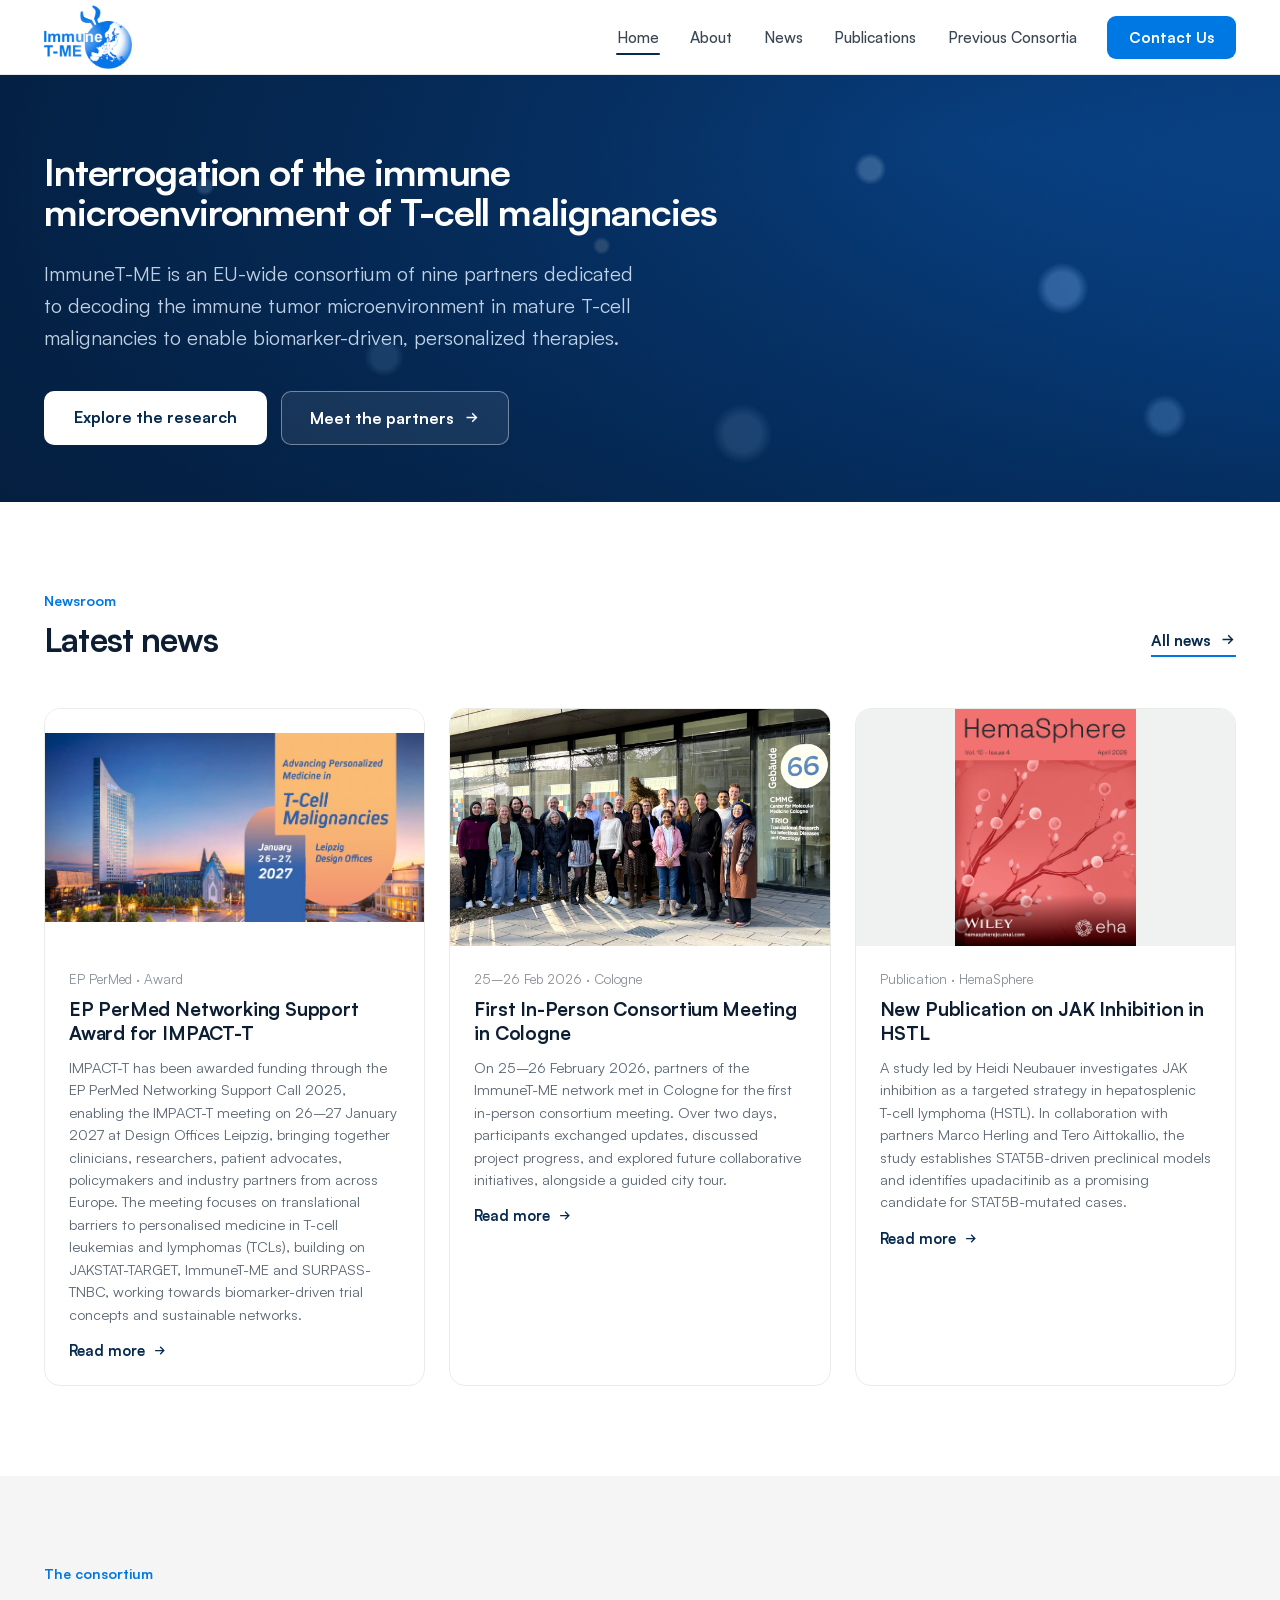
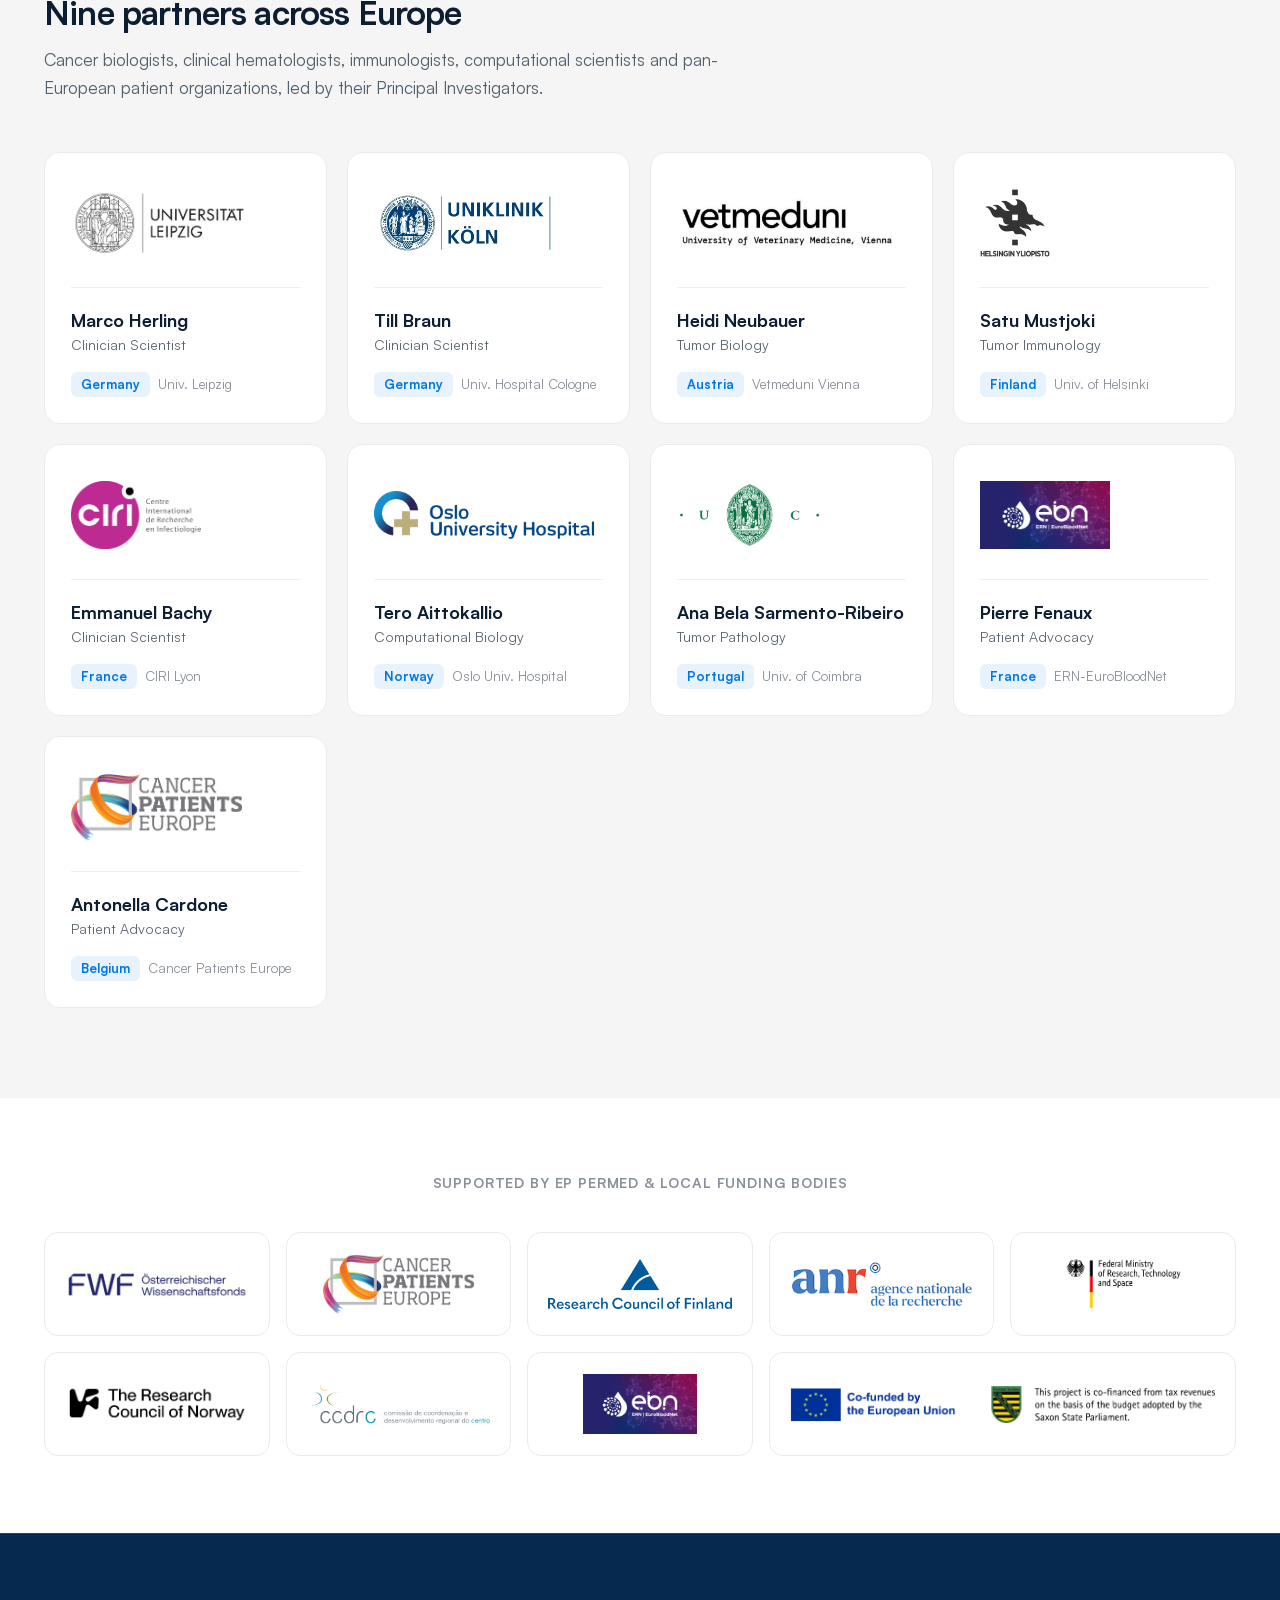
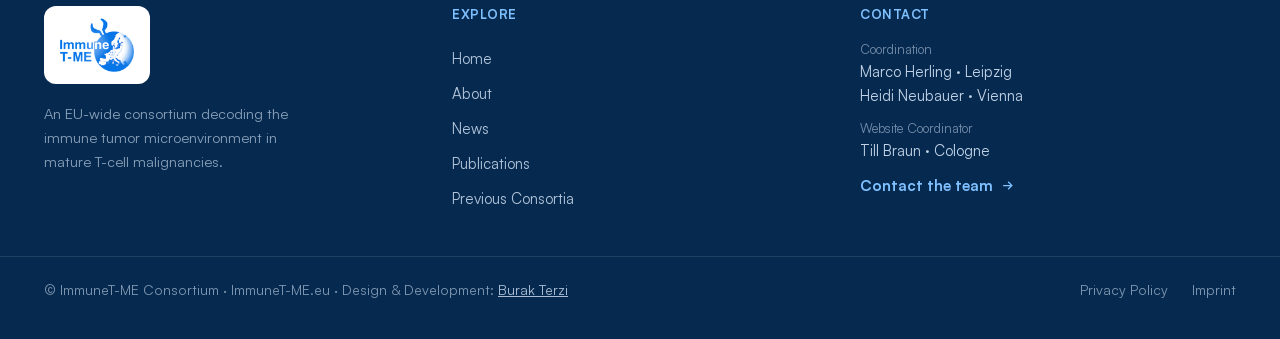
==== commit b35f08a1: "Restore Till Braun's Website Coordinator line in footer The client's footer text only concerned the " ====
--- a/index.html
+++ b/index.html
@@ -297,6 +297,8 @@
       <div style="font-size:13px; color:rgba(224,238,255,.5);">Coordination</div>
       <div style="font-size:15px; color:rgba(224,238,255,.85); margin-top:3px;">Marco Herling · Leipzig</div>
       <div style="font-size:15px; color:rgba(224,238,255,.85); margin-top:3px;">Heidi Neubauer · Vienna</div>
+      <div style="font-size:13px; color:rgba(224,238,255,.5); margin-top:14px;">Website Coordinator</div>
+      <div style="font-size:15px; color:rgba(224,238,255,.85); margin-top:3px;">Till Braun · Cologne</div>
       <a href="contact" class="footer-contact-link">Contact the team <svg width="15" height="15" viewBox="0 0 24 24" fill="none" stroke="currentColor" stroke-width="2"><path d="M5 12h14M13 6l6 6-6 6"/></svg></a>
     </div>
   </div>
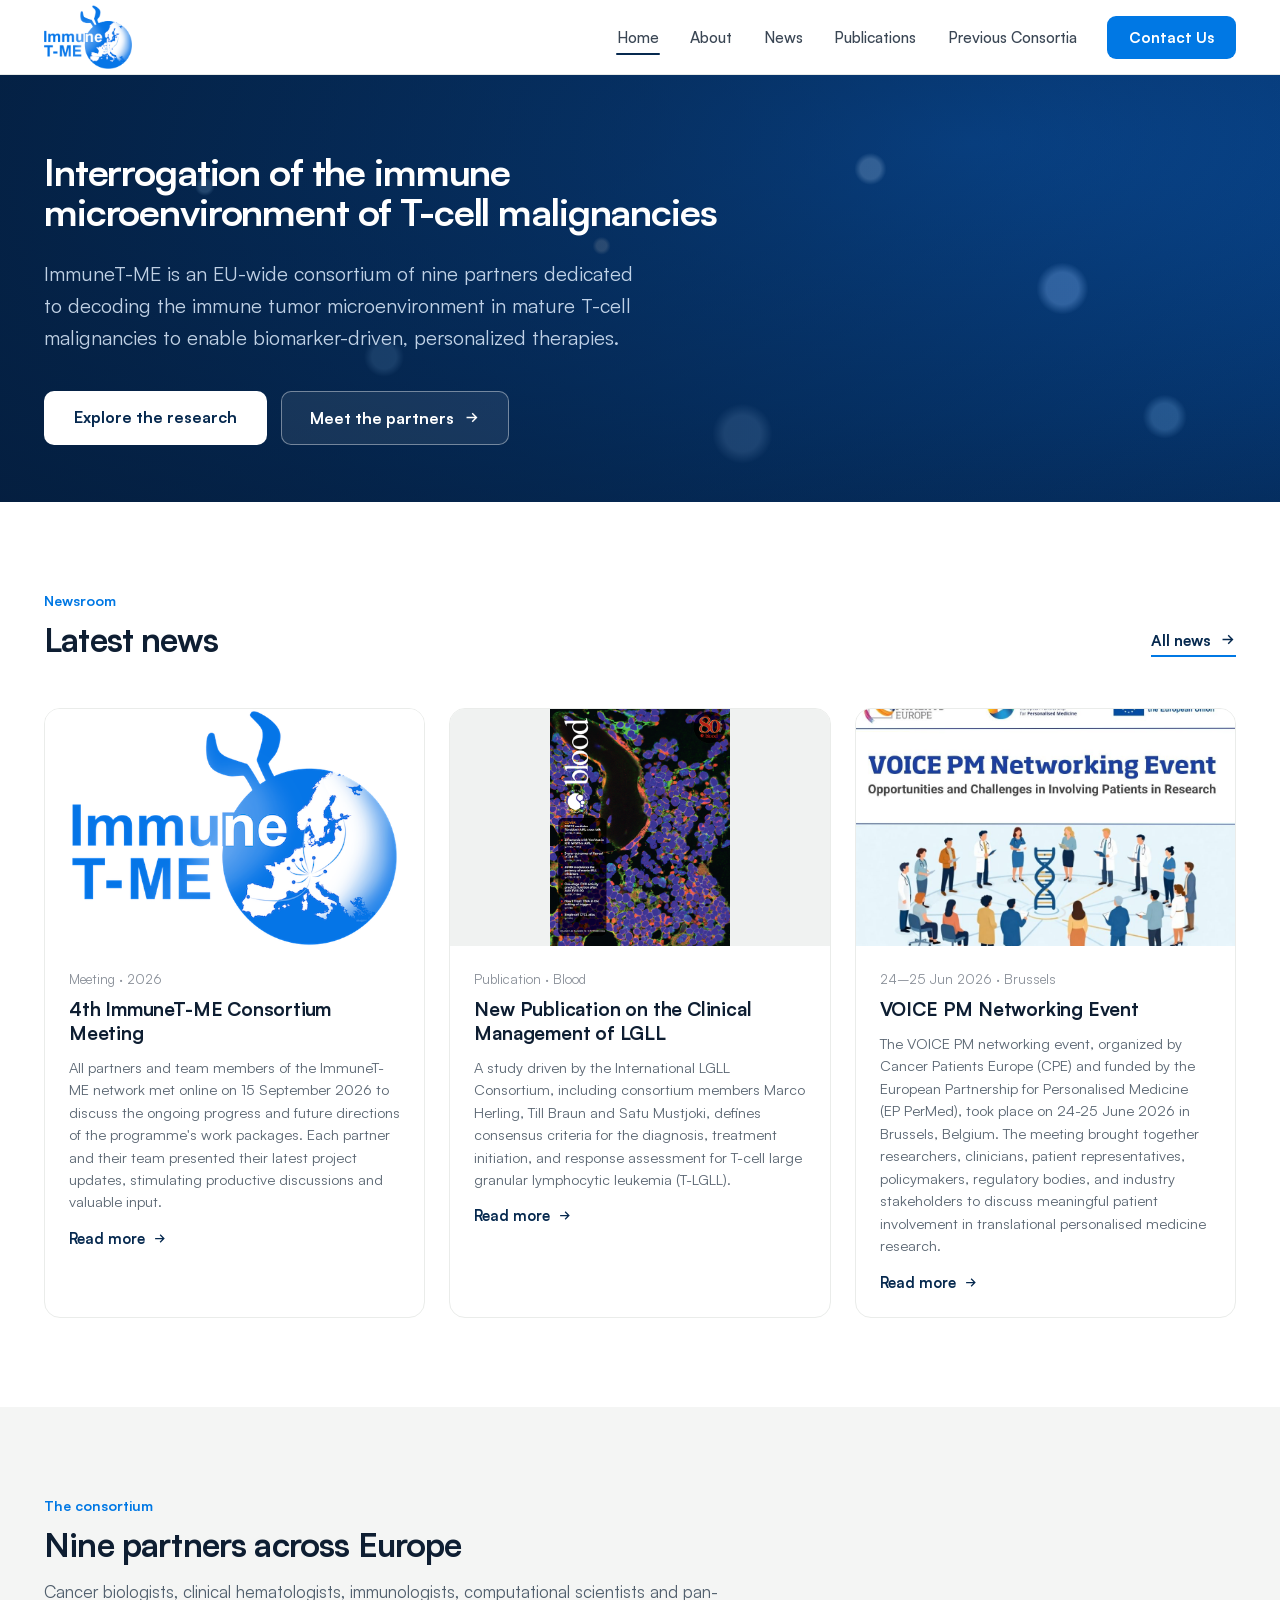
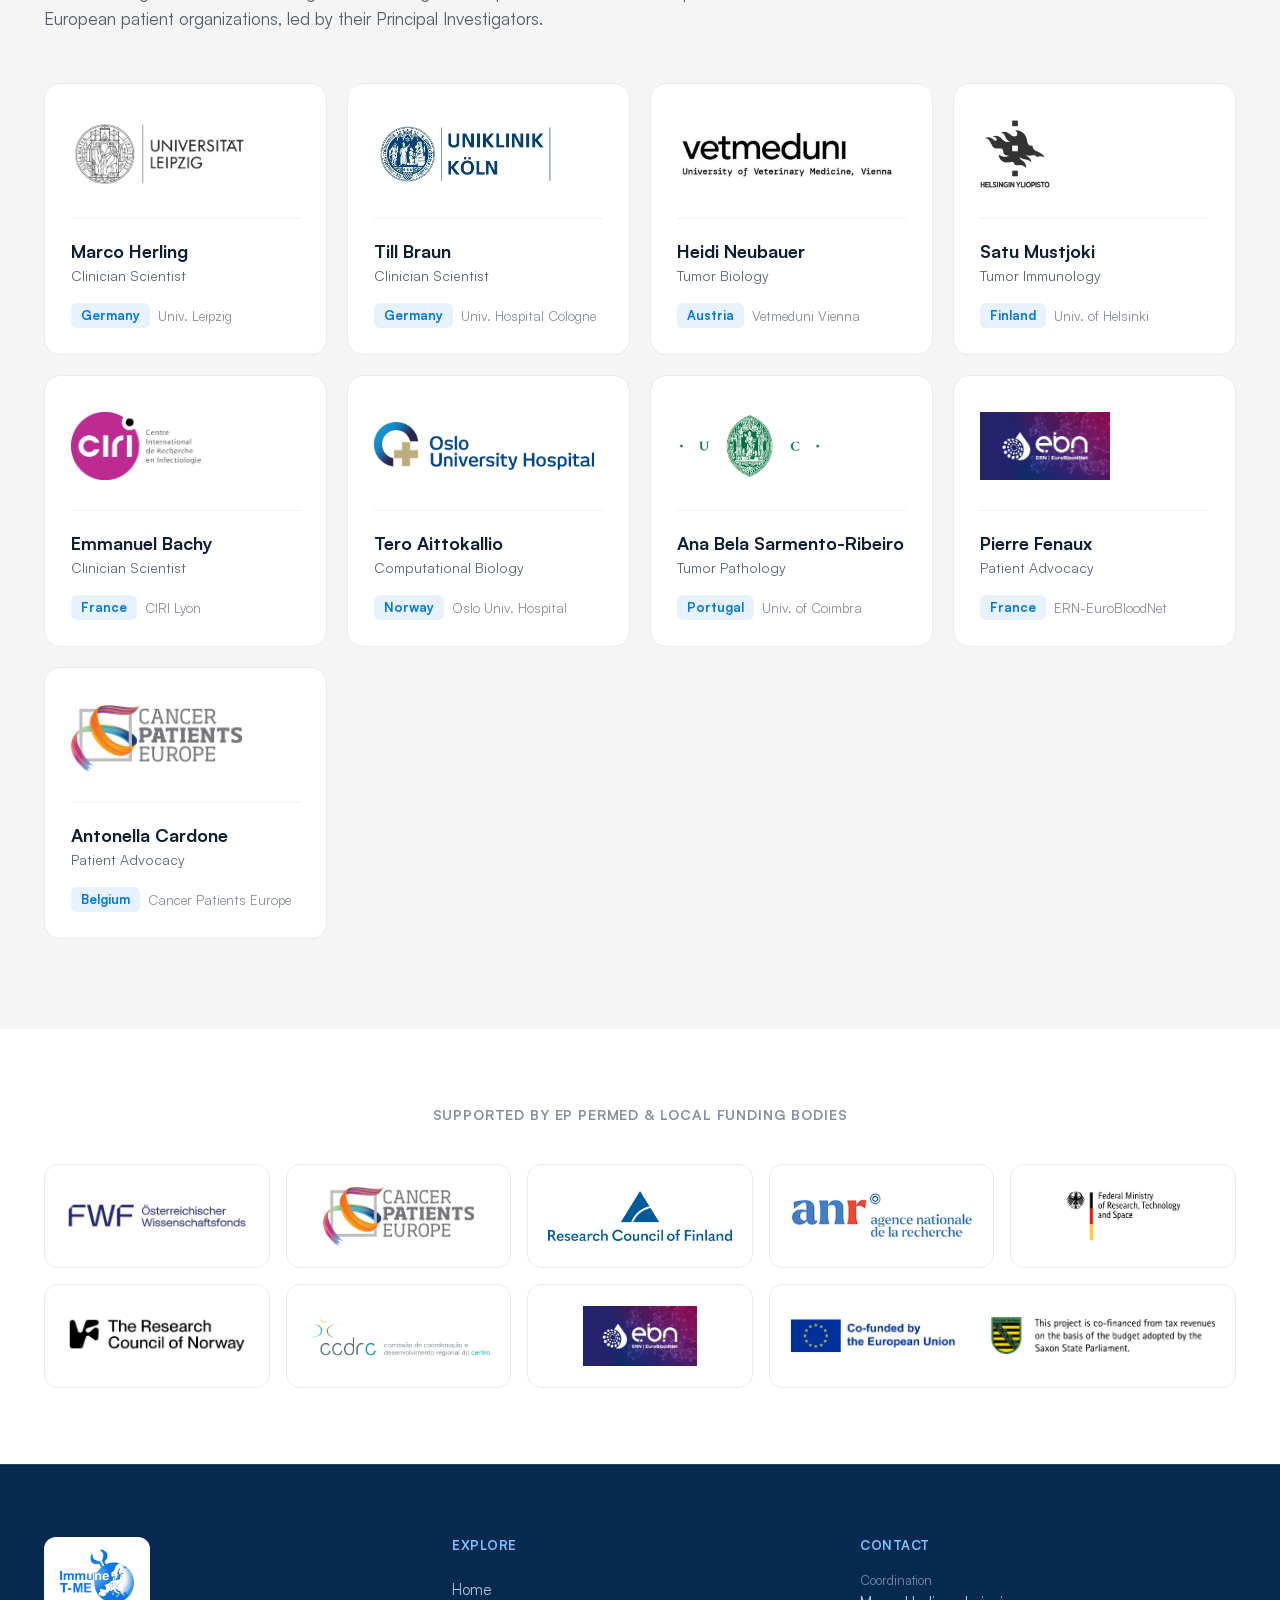
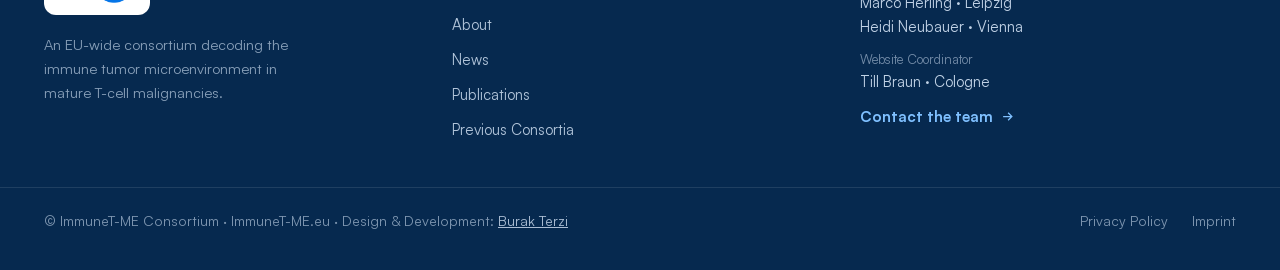
==== commit d4ca4ec4: "Update homepage Latest news section to match current /news page Swapped the three homepage teaser ca" ====
--- a/index.html
+++ b/index.html
@@ -102,36 +102,36 @@
 
       <a href="news" class="ncard" style="display:block; text-decoration:none; border-radius:16px; overflow:hidden; border:1px solid #EAECEA; background:#fff;">
         <div style="position:relative; aspect-ratio:16/10; overflow:hidden; background:#fff;">
-          <img src="assets/news/impact-t-logo.jpg" alt="IMPACT-T meeting logo" style="width:100%; height:100%; object-fit:contain; display:block;">
+          <img src="assets/brand/logo.png" alt="ImmuneT-ME" style="width:100%; height:100%; object-fit:contain; display:block;">
         </div>
         <div style="padding:24px;">
-          <div style="font-size:13.5px; color:#8A9099;">EP PerMed · Award</div>
-          <h3 style="font-weight:700; font-size:19px; line-height:1.25; letter-spacing:-.01em; color:#0E1E32; margin:10px 0 0;">EP PerMed Networking Support Award for IMPACT-T</h3>
-          <p style="font-size:14.5px; line-height:1.55; color:#5A6672; margin:10px 0 0;">IMPACT-T has been awarded funding through the EP PerMed Networking Support Call 2025, enabling the IMPACT-T meeting on 26–27 January 2027 at Design Offices Leipzig, bringing together clinicians, researchers, patient advocates, policymakers and industry partners from across Europe. The meeting focuses on translational barriers to personalised medicine in T-cell leukemias and lymphomas (TCLs), building on JAKSTAT-TARGET, ImmuneT-ME and SURPASS-TNBC, working towards biomarker-driven trial concepts and sustainable networks.</p>
+          <div style="font-size:13.5px; color:#8A9099;">Meeting · 2026</div>
+          <h3 style="font-weight:700; font-size:19px; line-height:1.25; letter-spacing:-.01em; color:#0E1E32; margin:10px 0 0;">4th ImmuneT-ME Consortium Meeting</h3>
+          <p style="font-size:14.5px; line-height:1.55; color:#5A6672; margin:10px 0 0;">All partners and team members of the ImmuneT-ME network met online on 15 September 2026 to discuss the ongoing progress and future directions of the programme's work packages. Each partner and their team presented their latest project updates, stimulating productive discussions and valuable input.</p>
+          <span style="display:inline-flex; align-items:center; gap:7px; color:#06294F; font-weight:600; font-size:14.5px; margin-top:16px; white-space:nowrap;">Read more <svg width="15" height="15" viewBox="0 0 24 24" fill="none" stroke="currentColor" stroke-width="2"><path d="M5 12h14M13 6l6 6-6 6"/></svg></span>
+        </div>
+      </a>
+
+      <a href="news" class="ncard" style="display:block; text-decoration:none; border-radius:16px; overflow:hidden; border:1px solid #EAECEA; background:#fff;">
+        <div style="aspect-ratio:16/10; overflow:hidden; background:#F0F2F1; display:flex; align-items:center; justify-content:center;">
+          <img class="ncimg" src="assets/news/blood-lgll-cover.png" alt="Blood" style="height:100%; width:auto; object-fit:contain; transition:transform .4s;">
+        </div>
+        <div style="padding:24px;">
+          <div style="font-size:13.5px; color:#8A9099;">Publication · Blood</div>
+          <h3 style="font-weight:700; font-size:19px; line-height:1.25; letter-spacing:-.01em; color:#0E1E32; margin:10px 0 0;">New Publication on the Clinical Management of LGLL</h3>
+          <p style="font-size:14.5px; line-height:1.55; color:#5A6672; margin:10px 0 0;">A study driven by the International LGLL Consortium, including consortium members Marco Herling, Till Braun and Satu Mustjoki, defines consensus criteria for the diagnosis, treatment initiation, and response assessment for T-cell large granular lymphocytic leukemia (T-LGLL).</p>
           <span style="display:inline-flex; align-items:center; gap:7px; color:#06294F; font-weight:600; font-size:14.5px; margin-top:16px; white-space:nowrap;">Read more <svg width="15" height="15" viewBox="0 0 24 24" fill="none" stroke="currentColor" stroke-width="2"><path d="M5 12h14M13 6l6 6-6 6"/></svg></span>
         </div>
       </a>
 
       <a href="news" class="ncard" style="display:block; text-decoration:none; border-radius:16px; overflow:hidden; border:1px solid #EAECEA; background:#fff;">
         <div style="aspect-ratio:16/10; overflow:hidden;">
-          <img class="ncimg" src="assets/news/cologne-meeting.jpg" alt="Consortium meeting in Cologne" style="width:100%; height:100%; object-fit:cover; transition:transform .4s;">
+          <img class="ncimg" src="assets/news/voice-pm-meeting.jpg" alt="VOICE PM Networking Event" style="width:100%; height:100%; object-fit:cover; transition:transform .4s;">
         </div>
         <div style="padding:24px;">
-          <div style="font-size:13.5px; color:#8A9099;">25–26 Feb 2026 · Cologne</div>
-          <h3 style="font-weight:700; font-size:19px; line-height:1.25; letter-spacing:-.01em; color:#0E1E32; margin:10px 0 0;">First In-Person Consortium Meeting in Cologne</h3>
-          <p style="font-size:14.5px; line-height:1.55; color:#5A6672; margin:10px 0 0;">On 25–26 February 2026, partners of the ImmuneT-ME network met in Cologne for the first in-person consortium meeting. Over two days, participants exchanged updates, discussed project progress, and explored future collaborative initiatives, alongside a guided city tour.</p>
-          <span style="display:inline-flex; align-items:center; gap:7px; color:#06294F; font-weight:600; font-size:14.5px; margin-top:16px; white-space:nowrap;">Read more <svg width="15" height="15" viewBox="0 0 24 24" fill="none" stroke="currentColor" stroke-width="2"><path d="M5 12h14M13 6l6 6-6 6"/></svg></span>
-        </div>
-      </a>
-
-      <a href="news" class="ncard" style="display:block; text-decoration:none; border-radius:16px; overflow:hidden; border:1px solid #EAECEA; background:#fff;">
-        <div style="aspect-ratio:16/10; overflow:hidden; background:#F0F2F1; display:flex; align-items:center; justify-content:center;">
-          <img class="ncimg" src="assets/news/hemasphere-cover.jpg" alt="HemaSphere cover" style="height:100%; width:auto; object-fit:cover; transition:transform .4s;">
-        </div>
-        <div style="padding:24px;">
-          <div style="font-size:13.5px; color:#8A9099;">Publication · HemaSphere</div>
-          <h3 style="font-weight:700; font-size:19px; line-height:1.25; letter-spacing:-.01em; color:#0E1E32; margin:10px 0 0;">New Publication on JAK Inhibition in HSTL</h3>
-          <p style="font-size:14.5px; line-height:1.55; color:#5A6672; margin:10px 0 0;">A study led by Heidi Neubauer investigates JAK inhibition as a targeted strategy in hepatosplenic T-cell lymphoma (HSTL). In collaboration with partners Marco Herling and Tero Aittokallio, the study establishes STAT5B-driven preclinical models and identifies upadacitinib as a promising candidate for STAT5B-mutated cases.</p>
+          <div style="font-size:13.5px; color:#8A9099;">24–25 Jun 2026 · Brussels</div>
+          <h3 style="font-weight:700; font-size:19px; line-height:1.25; letter-spacing:-.01em; color:#0E1E32; margin:10px 0 0;">VOICE PM Networking Event</h3>
+          <p style="font-size:14.5px; line-height:1.55; color:#5A6672; margin:10px 0 0;">The VOICE PM networking event, organized by Cancer Patients Europe (CPE) and funded by the European Partnership for Personalised Medicine (EP PerMed), took place on 24-25 June 2026 in Brussels, Belgium. The meeting brought together researchers, clinicians, patient representatives, policymakers, regulatory bodies, and industry stakeholders to discuss meaningful patient involvement in translational personalised medicine research.</p>
           <span style="display:inline-flex; align-items:center; gap:7px; color:#06294F; font-weight:600; font-size:14.5px; margin-top:16px; white-space:nowrap;">Read more <svg width="15" height="15" viewBox="0 0 24 24" fill="none" stroke="currentColor" stroke-width="2"><path d="M5 12h14M13 6l6 6-6 6"/></svg></span>
         </div>
       </a>
